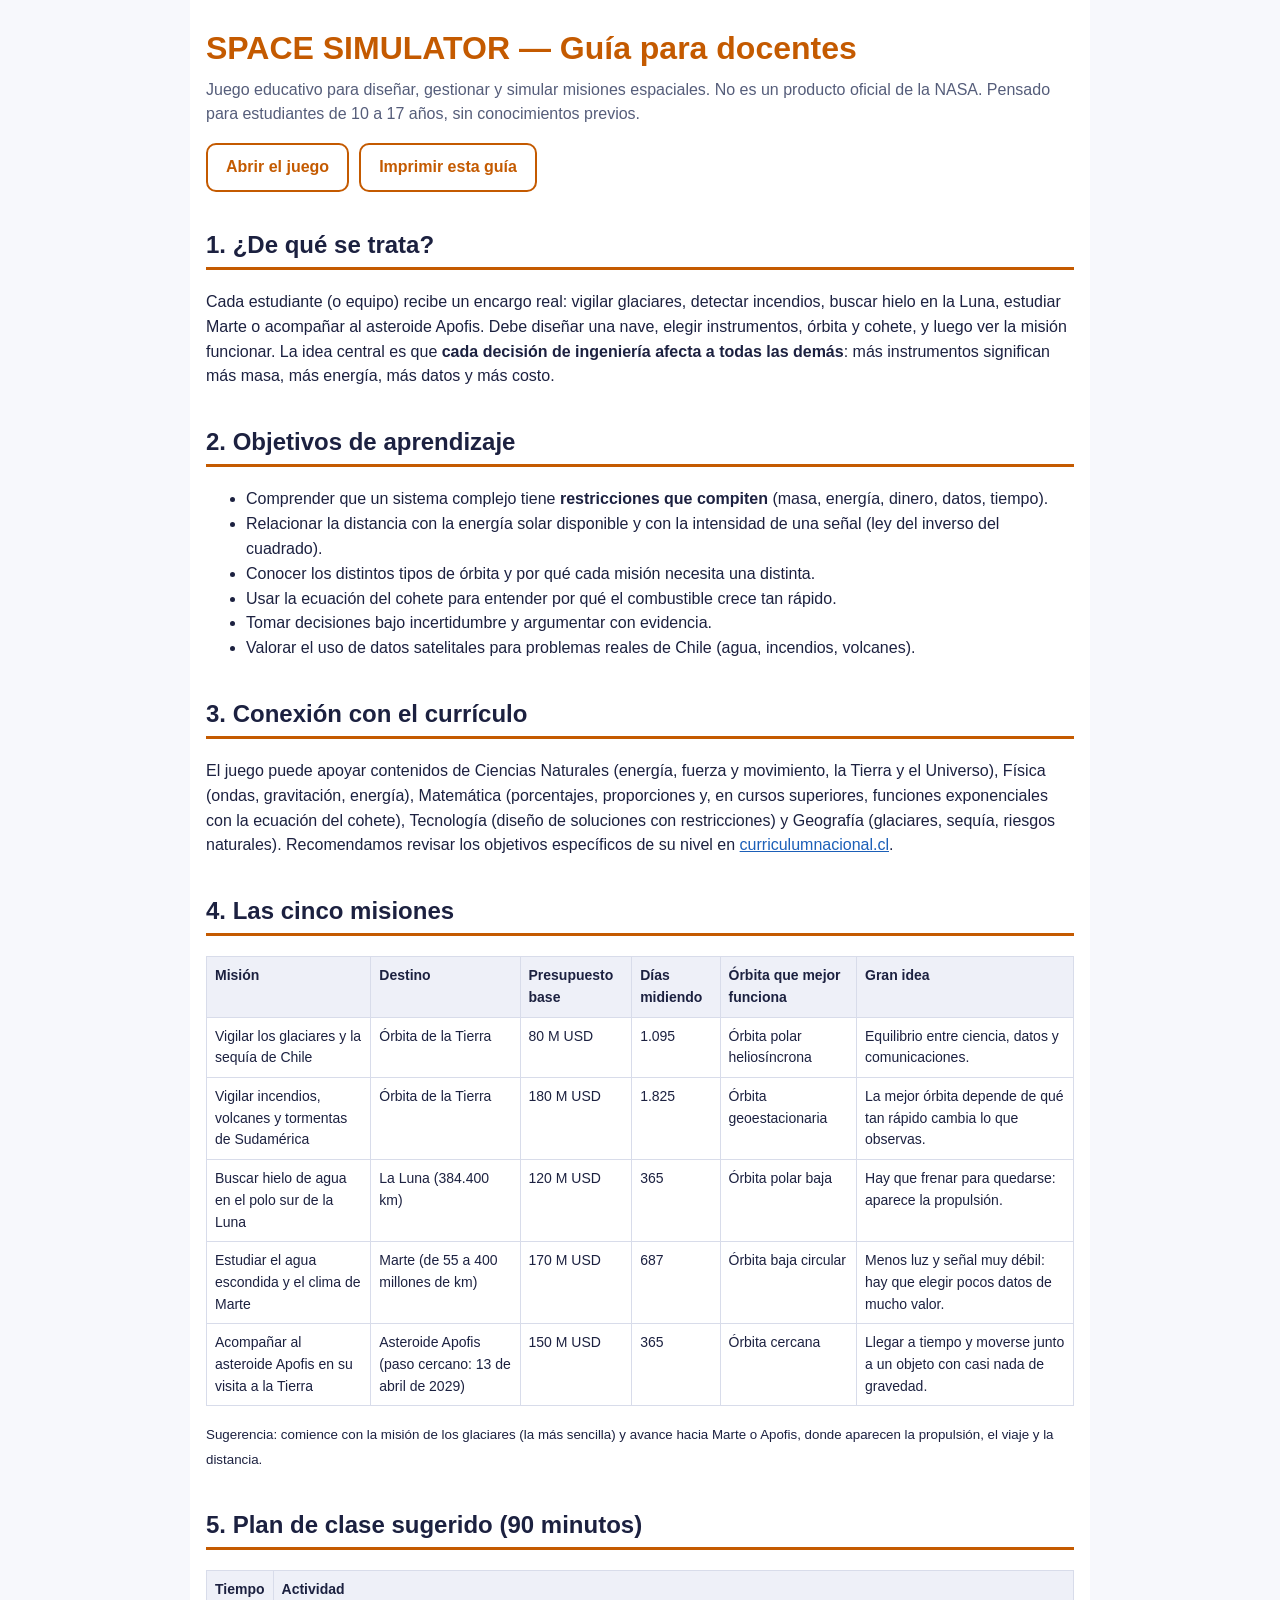
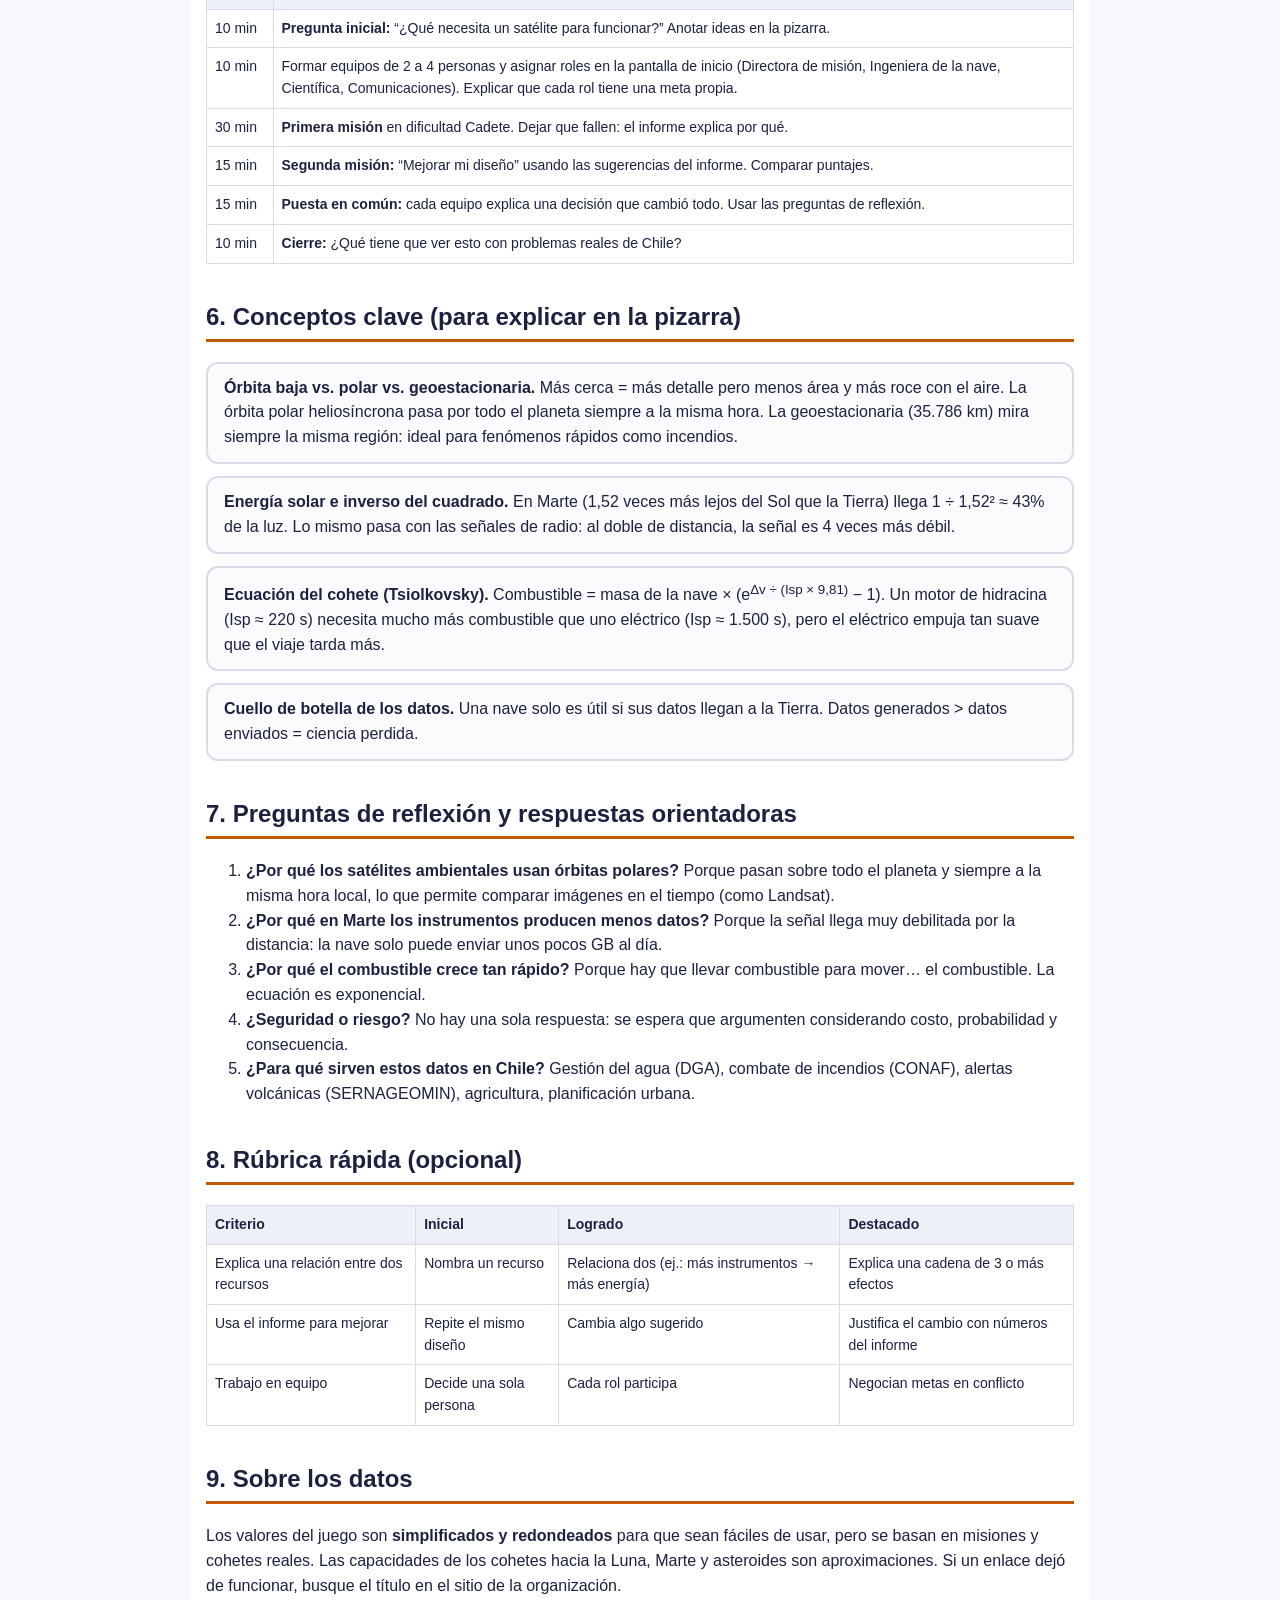
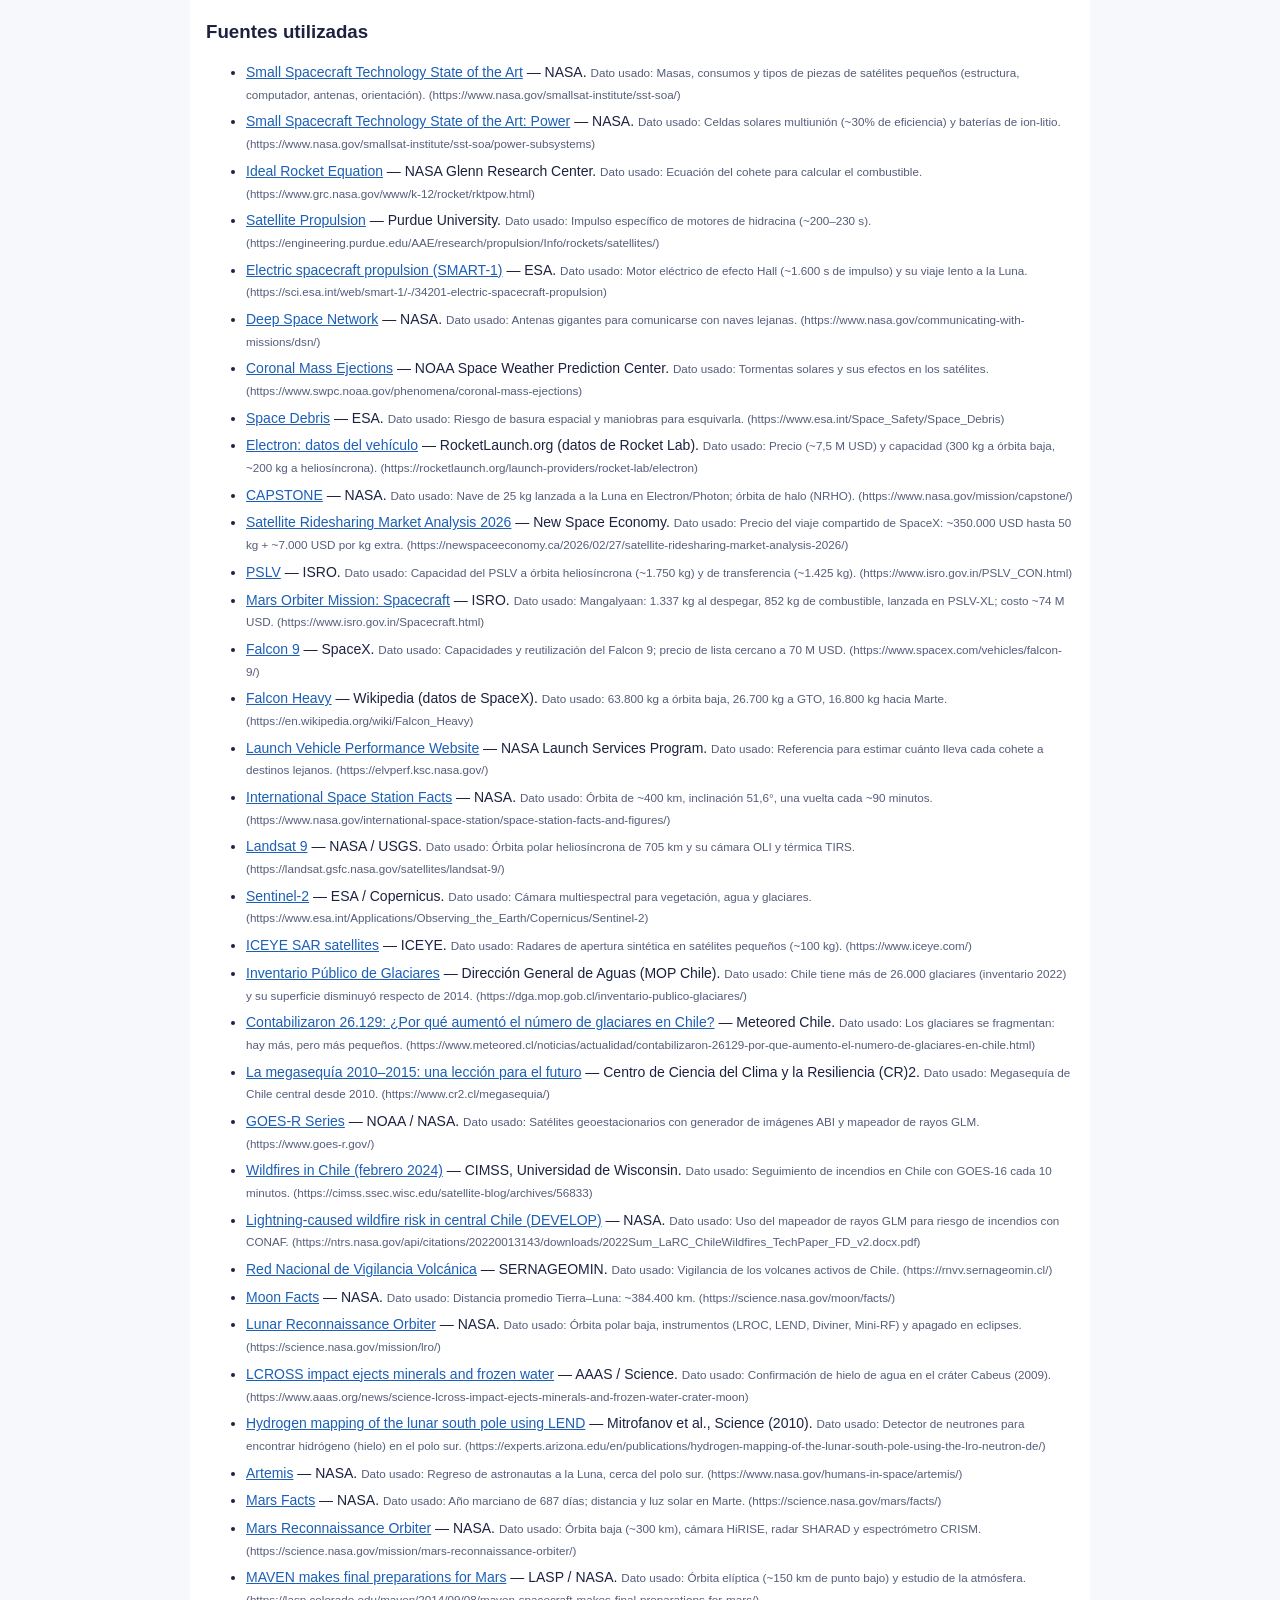
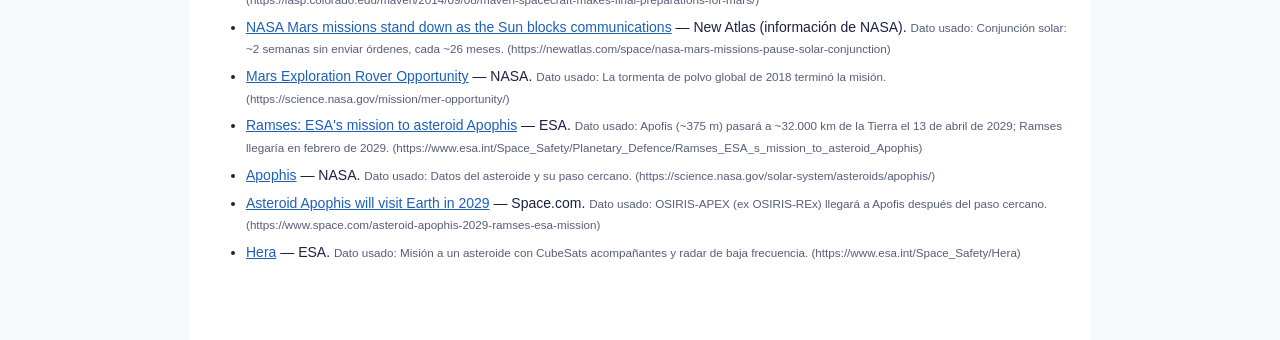
==== guia-docente.html @ c87482aa "SPACE SIMULATOR: juego educativo de misiones espaciales" ====
<!DOCTYPE html>
<html lang="es">
<head>
  <meta charset="UTF-8">
  <meta name="viewport" content="width=device-width, initial-scale=1">
  <title>Guía docente SPACE SIMULATOR</title>
  <!-- Guía imprimible para profesoras y profesores. Los escenarios y las fuentes
       se leen directamente de los archivos de datos del juego, así siempre coinciden. -->
  <style>
    :root { --tinta: #1c2140; --suave: #555d7a; --acento: #c45a00; --borde: #d8dcea; --fondo: #f7f8fc; }
    * { box-sizing: border-box; }
    body { margin: 0; font-family: "Trebuchet MS", "Segoe UI", Verdana, sans-serif; color: var(--tinta); background: var(--fondo); line-height: 1.55; font-size: 16px; }
    main { max-width: 900px; margin: 0 auto; padding: 24px 16px 60px; background: #fff; }
    h1 { color: var(--acento); margin: 0 0 4px; font-size: 32px; }
    h2 { border-bottom: 3px solid var(--acento); padding-bottom: 4px; margin-top: 34px; }
    h3 { margin-bottom: 4px; }
    .sub { color: var(--suave); margin-top: 0; }
    table { width: 100%; border-collapse: collapse; margin: 12px 0; font-size: 14px; }
    th, td { border: 1px solid var(--borde); padding: 8px; text-align: left; vertical-align: top; }
    th { background: #eef0f8; }
    .caja { border: 2px solid var(--borde); border-radius: 12px; padding: 12px 16px; margin: 12px 0; background: #fbfbfe; }
    .acciones { display: flex; gap: 10px; flex-wrap: wrap; margin: 12px 0 0; }
    .acciones a, .acciones button { font: inherit; font-weight: bold; padding: 10px 18px; border-radius: 10px; border: 2px solid var(--acento); background: #fff; color: var(--acento); cursor: pointer; text-decoration: none; }
    .fuentes li { margin-bottom: 6px; font-size: 14px; }
    .fuentes small { color: var(--suave); }
    a { color: #1b5fb8; }
    @media print {
      body { background: #fff; font-size: 12pt; }
      main { padding: 0; }
      .acciones { display: none; }
      h2 { break-after: avoid; }
      table, .caja { break-inside: avoid; }
    }
  </style>
</head>
<body>
<main>
  <h1>SPACE SIMULATOR — Guía para docentes</h1>
  <p class="sub">Juego educativo para diseñar, gestionar y simular misiones espaciales. No es un producto oficial de la NASA. Pensado para estudiantes de 10 a 17 años, sin conocimientos previos.</p>
  <div class="acciones">
    <a href="index.html">Abrir el juego</a>
    <button onclick="window.print()">Imprimir esta guía</button>
  </div>

  <h2>1. ¿De qué se trata?</h2>
  <p>Cada estudiante (o equipo) recibe un encargo real: vigilar glaciares, detectar incendios, buscar hielo en la Luna, estudiar Marte o acompañar al asteroide Apofis. Debe diseñar una nave, elegir instrumentos, órbita y cohete, y luego ver la misión funcionar. La idea central es que <b>cada decisión de ingeniería afecta a todas las demás</b>: más instrumentos significan más masa, más energía, más datos y más costo.</p>

  <h2>2. Objetivos de aprendizaje</h2>
  <ul>
    <li>Comprender que un sistema complejo tiene <b>restricciones que compiten</b> (masa, energía, dinero, datos, tiempo).</li>
    <li>Relacionar la distancia con la energía solar disponible y con la intensidad de una señal (ley del inverso del cuadrado).</li>
    <li>Conocer los distintos tipos de órbita y por qué cada misión necesita una distinta.</li>
    <li>Usar la ecuación del cohete para entender por qué el combustible crece tan rápido.</li>
    <li>Tomar decisiones bajo incertidumbre y argumentar con evidencia.</li>
    <li>Valorar el uso de datos satelitales para problemas reales de Chile (agua, incendios, volcanes).</li>
  </ul>

  <h2>3. Conexión con el currículo</h2>
  <p>El juego puede apoyar contenidos de Ciencias Naturales (energía, fuerza y movimiento, la Tierra y el Universo), Física (ondas, gravitación, energía), Matemática (porcentajes, proporciones y, en cursos superiores, funciones exponenciales con la ecuación del cohete), Tecnología (diseño de soluciones con restricciones) y Geografía (glaciares, sequía, riesgos naturales). Recomendamos revisar los objetivos específicos de su nivel en <a href="https://www.curriculumnacional.cl/" target="_blank" rel="noopener">curriculumnacional.cl</a>.</p>

  <h2>4. Las cinco misiones</h2>
  <table id="tabla-escenarios">
    <thead><tr><th>Misión</th><th>Destino</th><th>Presupuesto base</th><th>Días midiendo</th><th>Órbita que mejor funciona</th><th>Gran idea</th></tr></thead>
    <tbody></tbody>
  </table>
  <p><small>Sugerencia: comience con la misión de los glaciares (la más sencilla) y avance hacia Marte o Apofis, donde aparecen la propulsión, el viaje y la distancia.</small></p>

  <h2>5. Plan de clase sugerido (90 minutos)</h2>
  <table>
    <tr><th>Tiempo</th><th>Actividad</th></tr>
    <tr><td>10 min</td><td><b>Pregunta inicial:</b> “¿Qué necesita un satélite para funcionar?” Anotar ideas en la pizarra.</td></tr>
    <tr><td>10 min</td><td>Formar equipos de 2 a 4 personas y asignar roles en la pantalla de inicio (Directora de misión, Ingeniera de la nave, Científica, Comunicaciones). Explicar que cada rol tiene una meta propia.</td></tr>
    <tr><td>30 min</td><td><b>Primera misión</b> en dificultad Cadete. Dejar que fallen: el informe explica por qué.</td></tr>
    <tr><td>15 min</td><td><b>Segunda misión:</b> “Mejorar mi diseño” usando las sugerencias del informe. Comparar puntajes.</td></tr>
    <tr><td>15 min</td><td><b>Puesta en común:</b> cada equipo explica una decisión que cambió todo. Usar las preguntas de reflexión.</td></tr>
    <tr><td>10 min</td><td><b>Cierre:</b> ¿Qué tiene que ver esto con problemas reales de Chile?</td></tr>
  </table>

  <h2>6. Conceptos clave (para explicar en la pizarra)</h2>
  <div class="caja"><b>Órbita baja vs. polar vs. geoestacionaria.</b> Más cerca = más detalle pero menos área y más roce con el aire. La órbita polar heliosíncrona pasa por todo el planeta siempre a la misma hora. La geoestacionaria (35.786 km) mira siempre la misma región: ideal para fenómenos rápidos como incendios.</div>
  <div class="caja"><b>Energía solar e inverso del cuadrado.</b> En Marte (1,52 veces más lejos del Sol que la Tierra) llega 1 ÷ 1,52² ≈ 43% de la luz. Lo mismo pasa con las señales de radio: al doble de distancia, la señal es 4 veces más débil.</div>
  <div class="caja"><b>Ecuación del cohete (Tsiolkovsky).</b> Combustible = masa de la nave × (e<sup>Δv ÷ (Isp × 9,81)</sup> − 1). Un motor de hidracina (Isp ≈ 220 s) necesita mucho más combustible que uno eléctrico (Isp ≈ 1.500 s), pero el eléctrico empuja tan suave que el viaje tarda más.</div>
  <div class="caja"><b>Cuello de botella de los datos.</b> Una nave solo es útil si sus datos llegan a la Tierra. Datos generados &gt; datos enviados = ciencia perdida.</div>

  <h2>7. Preguntas de reflexión y respuestas orientadoras</h2>
  <ol>
    <li><b>¿Por qué los satélites ambientales usan órbitas polares?</b> Porque pasan sobre todo el planeta y siempre a la misma hora local, lo que permite comparar imágenes en el tiempo (como Landsat).</li>
    <li><b>¿Por qué en Marte los instrumentos producen menos datos?</b> Porque la señal llega muy debilitada por la distancia: la nave solo puede enviar unos pocos GB al día.</li>
    <li><b>¿Por qué el combustible crece tan rápido?</b> Porque hay que llevar combustible para mover… el combustible. La ecuación es exponencial.</li>
    <li><b>¿Seguridad o riesgo?</b> No hay una sola respuesta: se espera que argumenten considerando costo, probabilidad y consecuencia.</li>
    <li><b>¿Para qué sirven estos datos en Chile?</b> Gestión del agua (DGA), combate de incendios (CONAF), alertas volcánicas (SERNAGEOMIN), agricultura, planificación urbana.</li>
  </ol>

  <h2>8. Rúbrica rápida (opcional)</h2>
  <table>
    <tr><th>Criterio</th><th>Inicial</th><th>Logrado</th><th>Destacado</th></tr>
    <tr><td>Explica una relación entre dos recursos</td><td>Nombra un recurso</td><td>Relaciona dos (ej.: más instrumentos → más energía)</td><td>Explica una cadena de 3 o más efectos</td></tr>
    <tr><td>Usa el informe para mejorar</td><td>Repite el mismo diseño</td><td>Cambia algo sugerido</td><td>Justifica el cambio con números del informe</td></tr>
    <tr><td>Trabajo en equipo</td><td>Decide una sola persona</td><td>Cada rol participa</td><td>Negocian metas en conflicto</td></tr>
  </table>

  <h2>9. Sobre los datos</h2>
  <p>Los valores del juego son <b>simplificados y redondeados</b> para que sean fáciles de usar, pero se basan en misiones y cohetes reales. Las capacidades de los cohetes hacia la Luna, Marte y asteroides son aproximaciones. Si un enlace dejó de funcionar, busque el título en el sitio de la organización.</p>
  <div id="fuentes"></div>
</main>

<!-- Los datos del juego (para que la guía siempre coincida con el juego) -->
<script src="js/datos.js"></script>
<script src="js/escenarios/chile.js"></script>
<script src="js/escenarios/incendios.js"></script>
<script src="js/escenarios/luna.js"></script>
<script src="js/escenarios/marte.js"></script>
<script src="js/escenarios/apofis.js"></script>
<script>
  // Llena la tabla de escenarios y la lista de fuentes desde los datos del juego
  (function () {
    const ideas = {
      chile: "Equilibrio entre ciencia, datos y comunicaciones.",
      incendios: "La mejor órbita depende de qué tan rápido cambia lo que observas.",
      luna: "Hay que frenar para quedarse: aparece la propulsión.",
      marte: "Menos luz y señal muy débil: hay que elegir pocos datos de mucho valor.",
      apofis: "Llegar a tiempo y moverse junto a un objeto con casi nada de gravedad."
    };
    const cuerpo = document.querySelector("#tabla-escenarios tbody");
    DATOS.escenarios.forEach(function (e) {
      const mejor = e.orbitas.find(function (o) { return o.id === e.orbitaRecomendada; });
      const tr = document.createElement("tr");
      [e.nombre, e.destino, e.presupuesto + " M USD", e.duracionDias.toLocaleString("es-CL"), mejor.nombre, ideas[e.id] || ""].forEach(function (t) {
        const td = document.createElement("td"); td.textContent = t; tr.appendChild(td);
      });
      cuerpo.appendChild(tr);
    });
    const caja = document.getElementById("fuentes");
    const h = document.createElement("h3"); h.textContent = "Fuentes utilizadas"; caja.appendChild(h);
    const ul = document.createElement("ul"); ul.className = "fuentes";
    Object.keys(DATOS.fuentes).forEach(function (id) {
      const f = DATOS.fuentes[id];
      const li = document.createElement("li");
      const a = document.createElement("a"); a.href = f.url; a.target = "_blank"; a.rel = "noopener"; a.textContent = f.titulo;
      li.appendChild(a);
      li.appendChild(document.createTextNode(" — " + f.org + ". "));
      const s = document.createElement("small"); s.textContent = "Dato usado: " + f.usado; li.appendChild(s);
      const url = document.createElement("small"); url.textContent = " (" + f.url + ")"; li.appendChild(url);
      ul.appendChild(li);
    });
    caja.appendChild(ul);
  })();
</script>
</body>
</html>
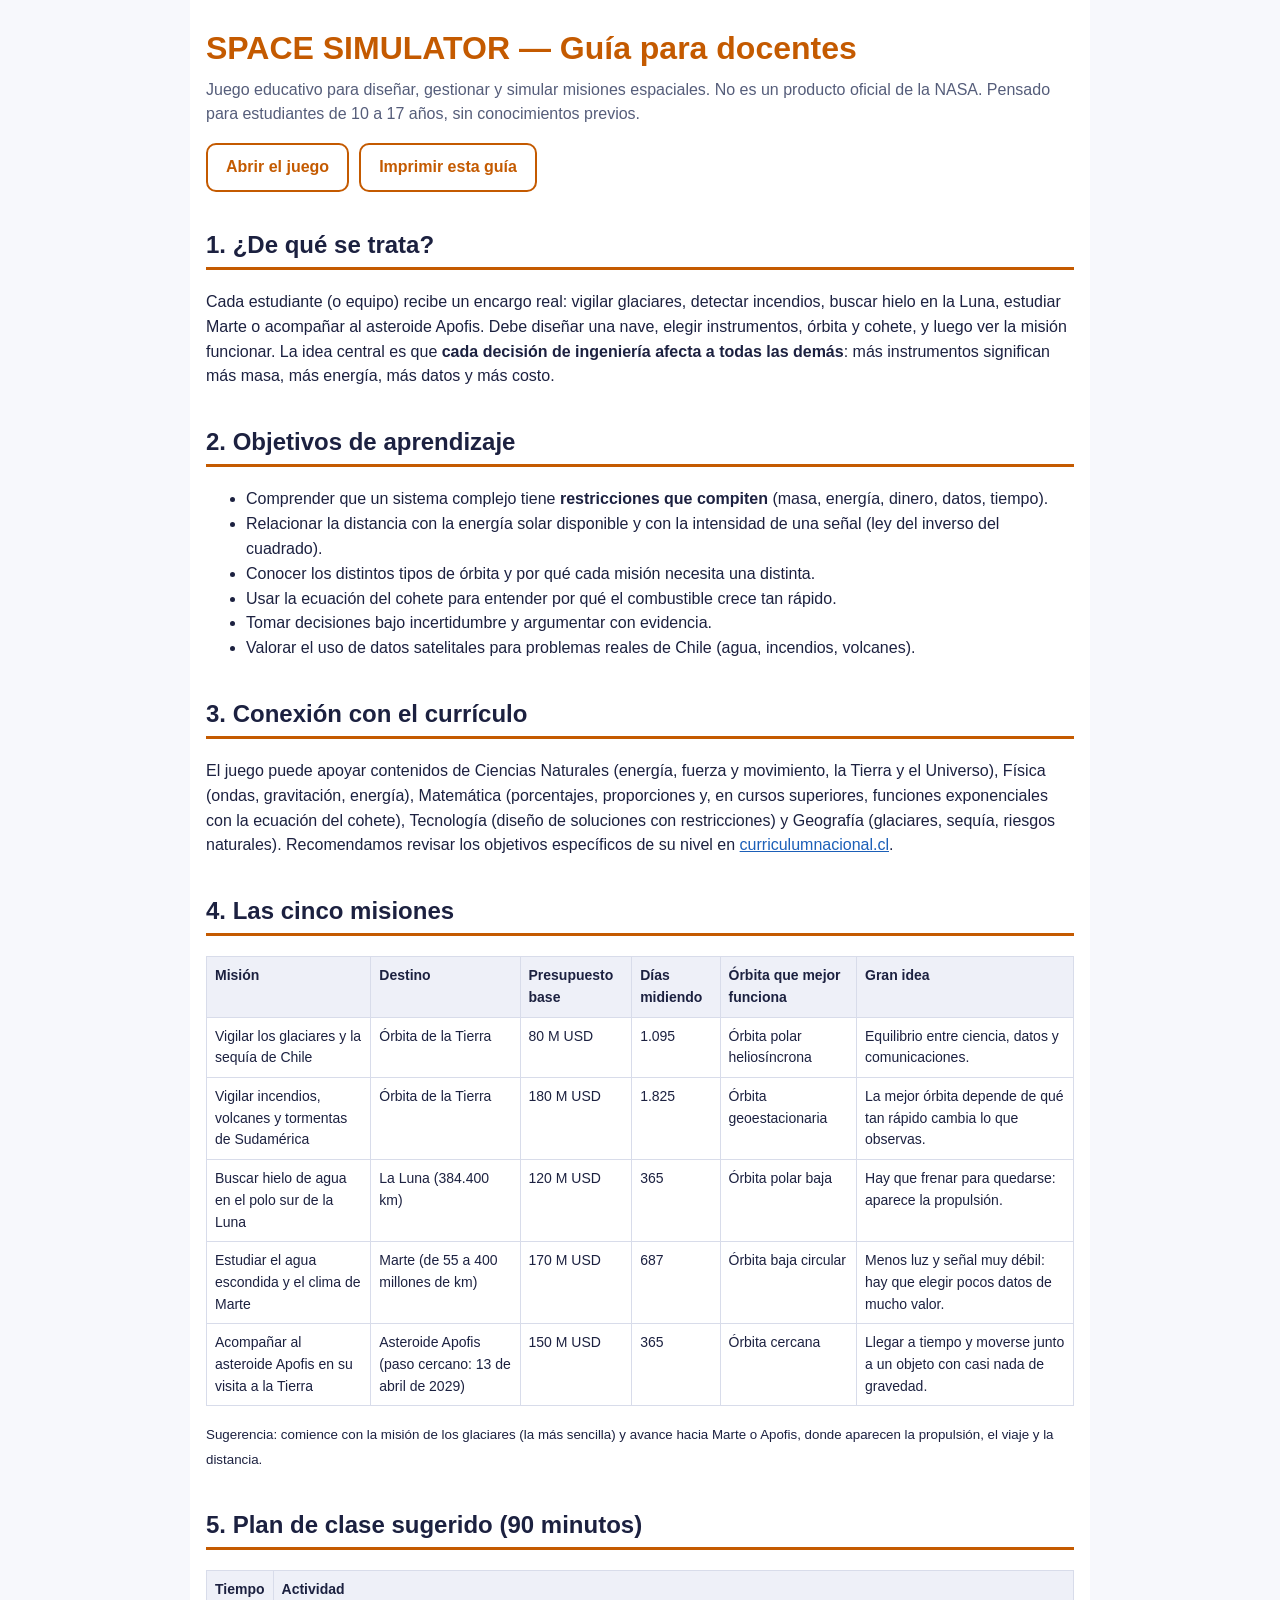
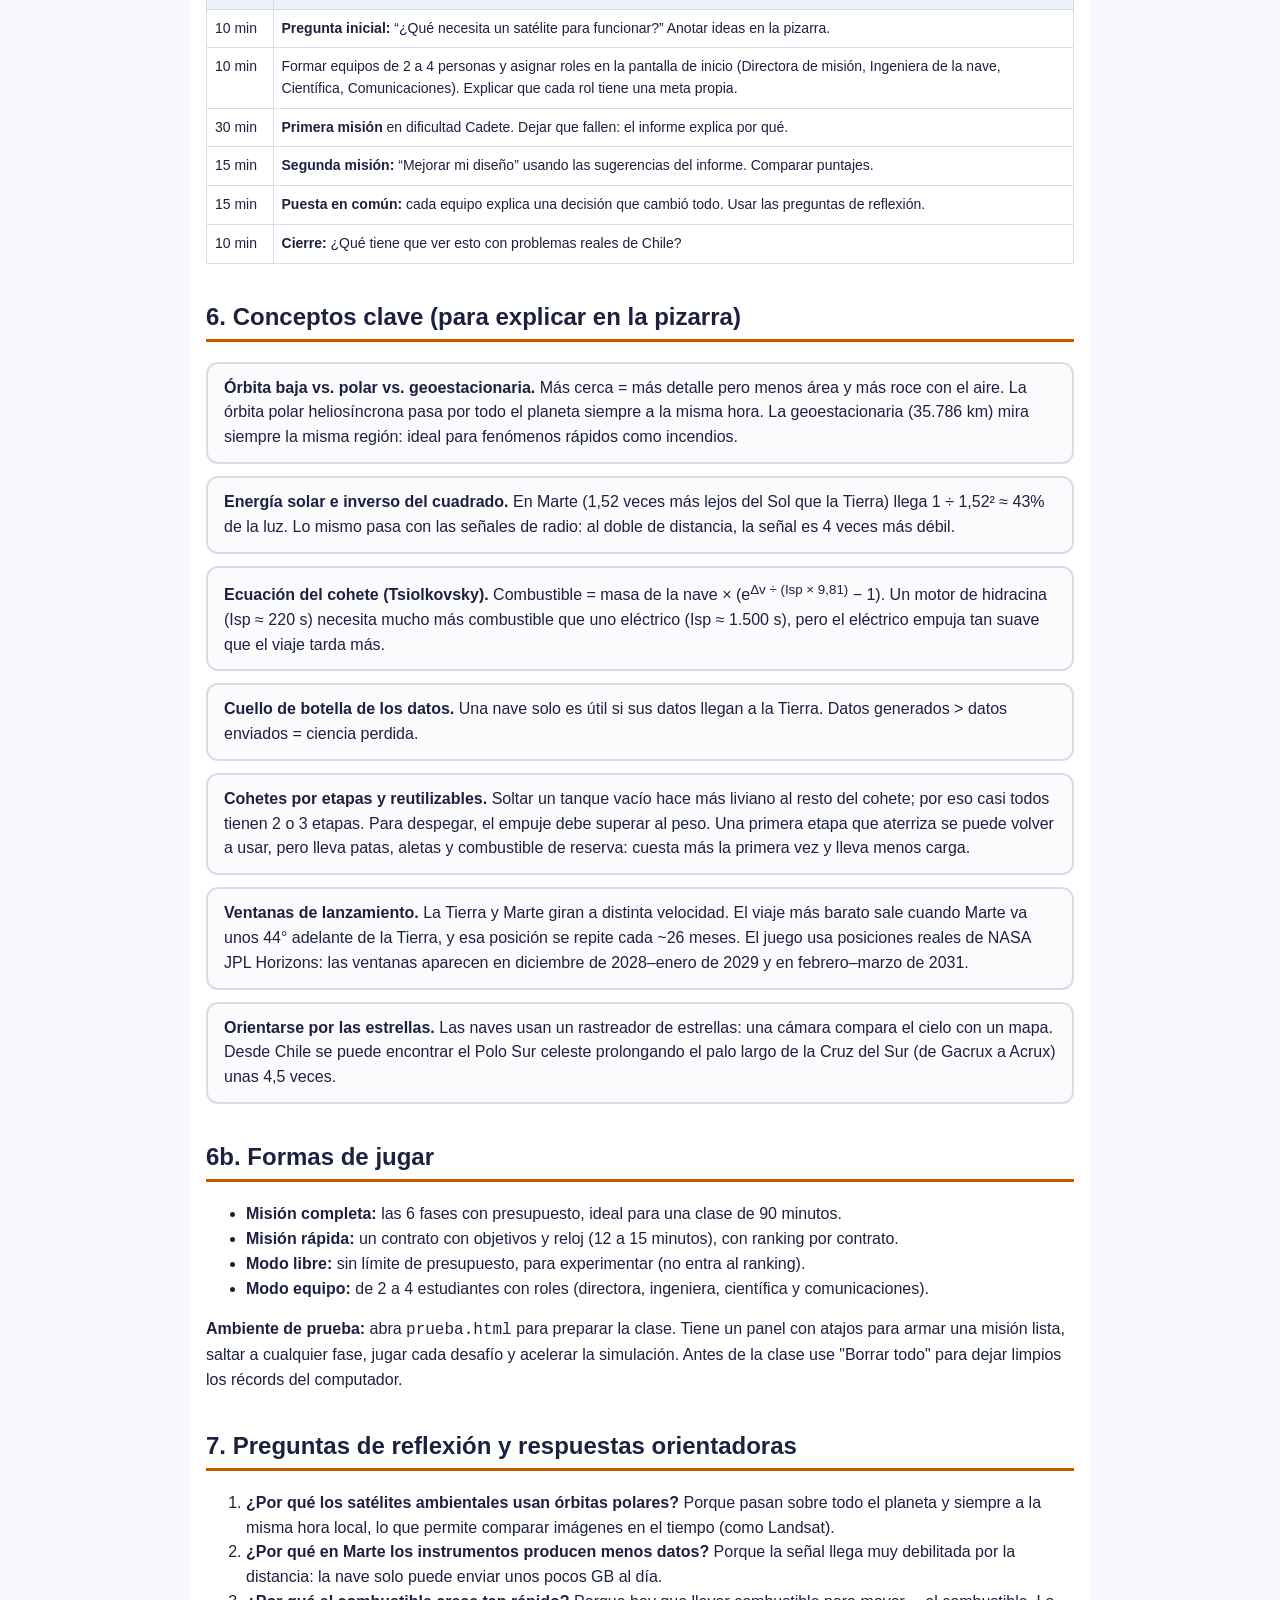
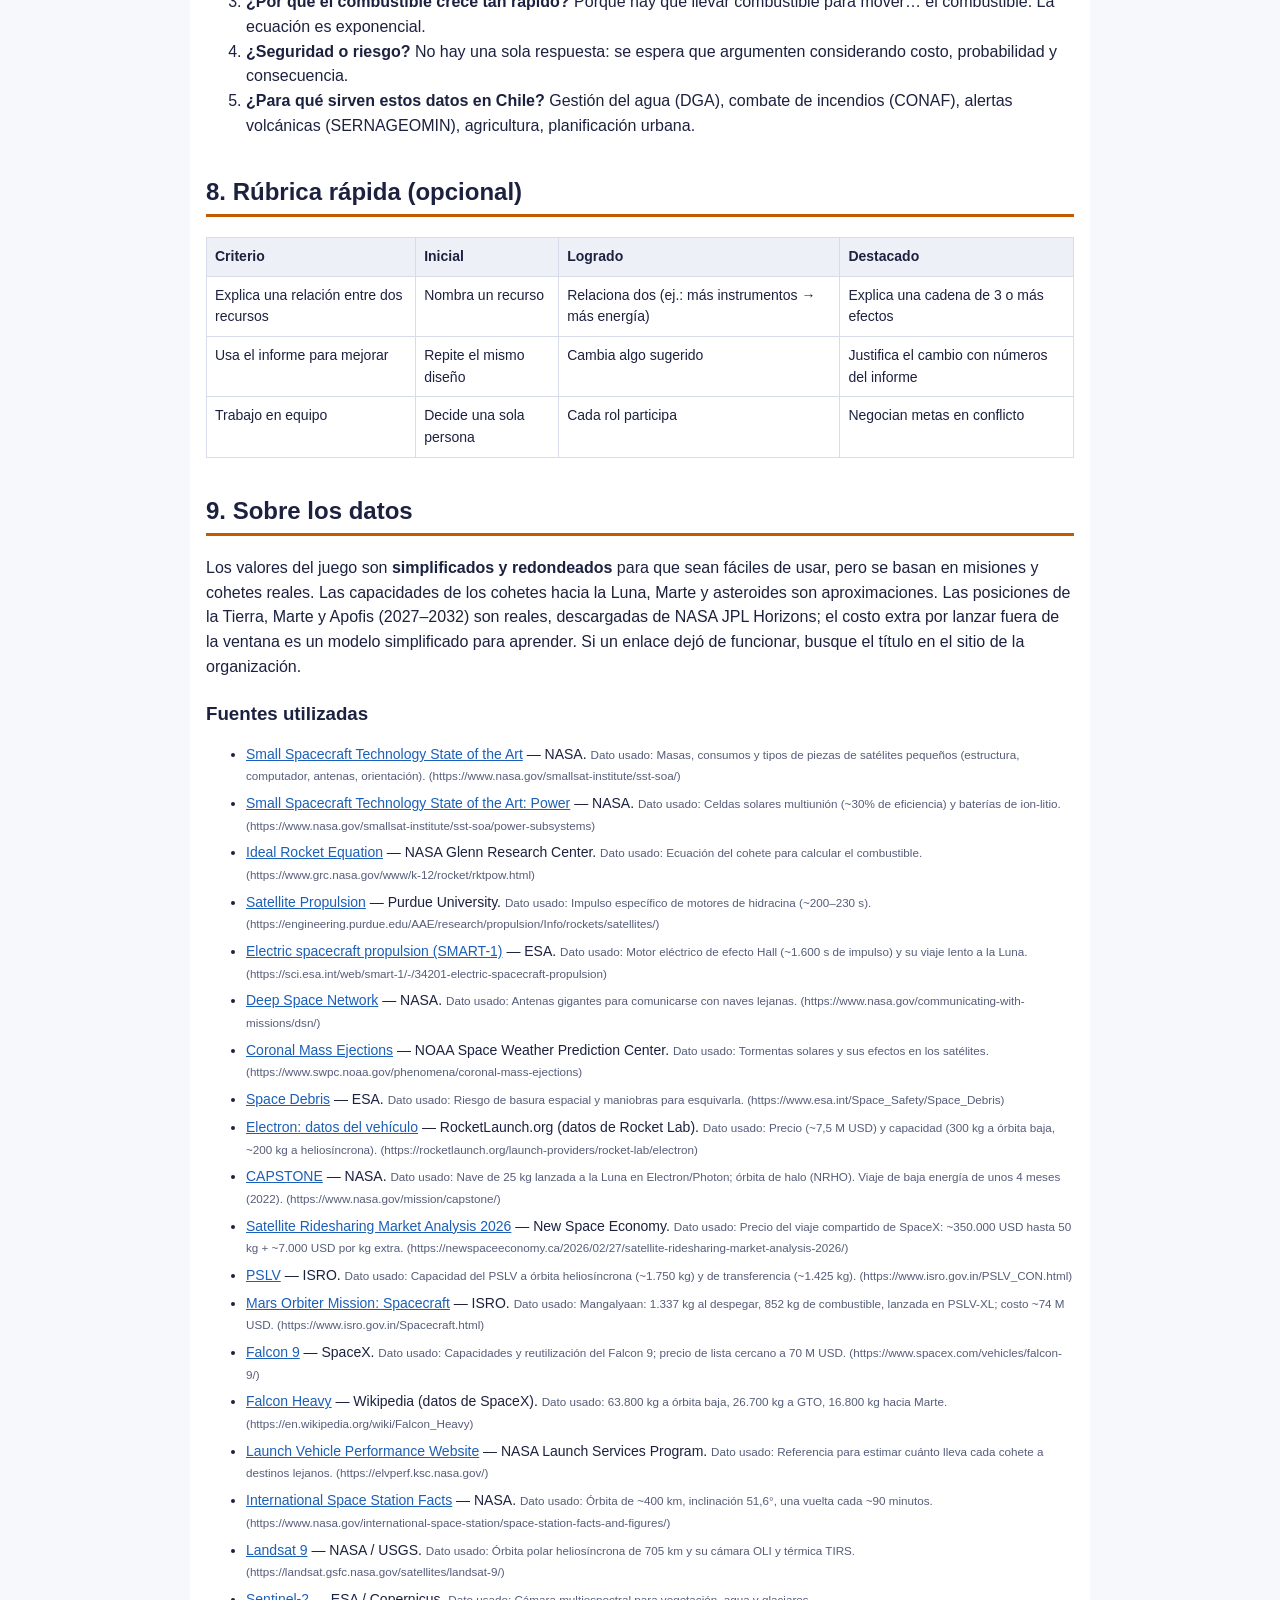
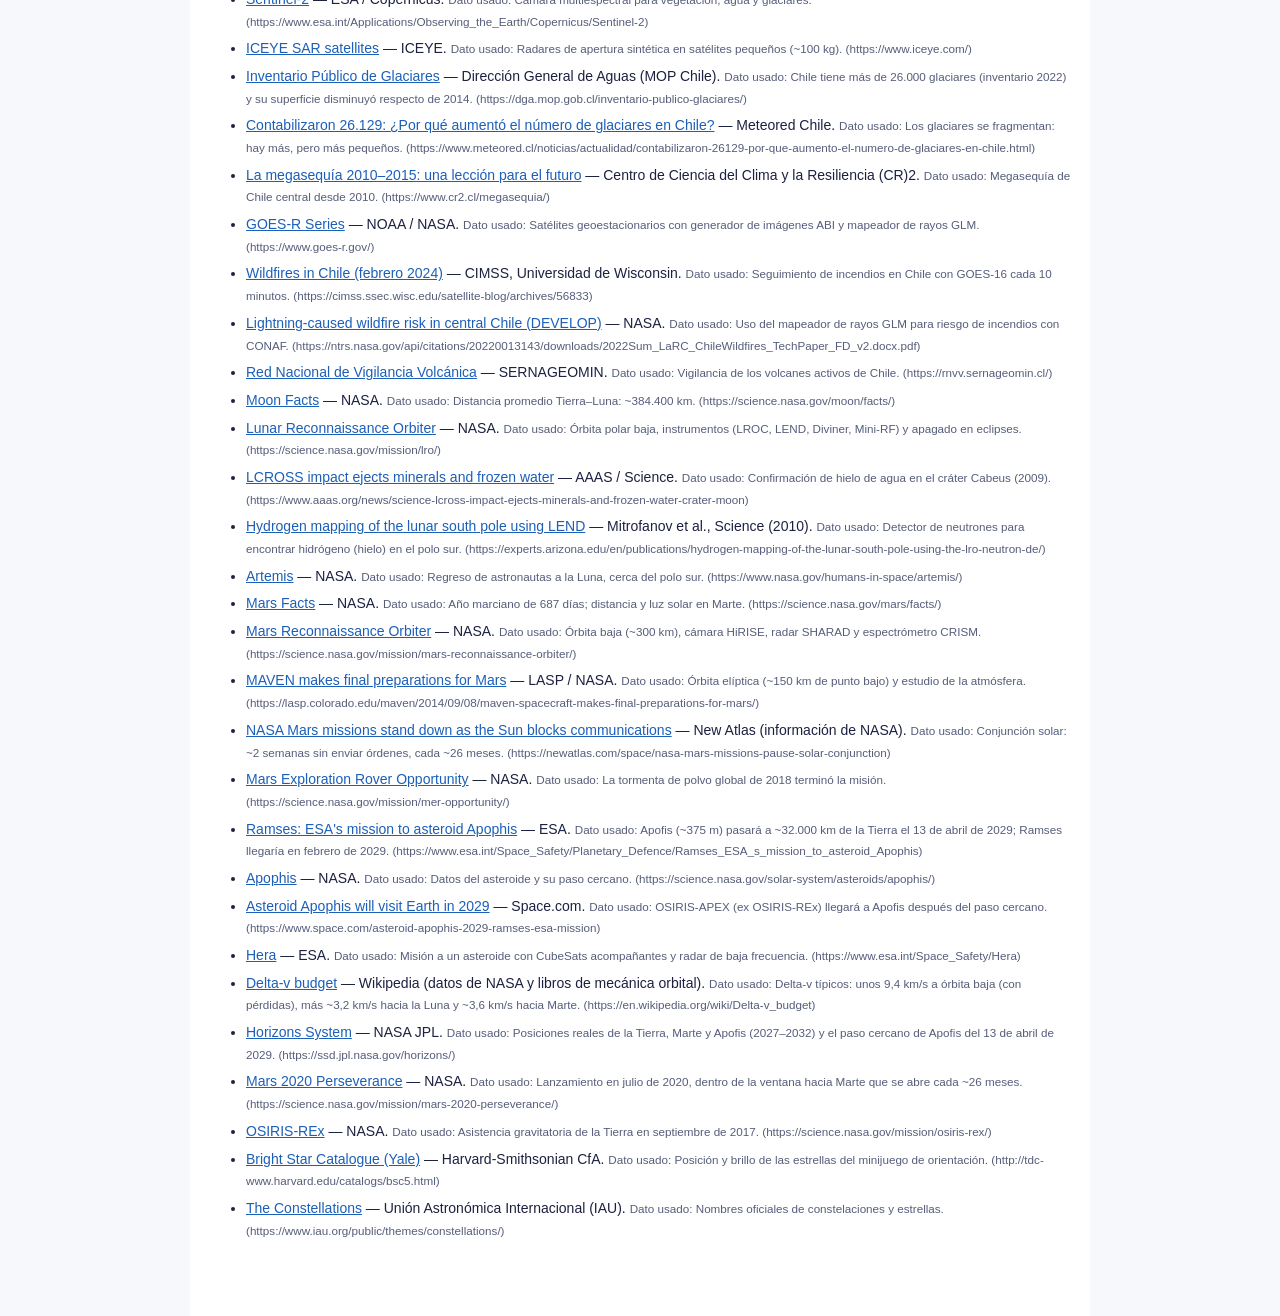
==== commit 6154f620: "Version final 1.0: oculta modos no terminados, fuentes ordenadas, README y guia docente actualizados" ====
--- a/guia-docente.html
+++ b/guia-docente.html
@@ -81,6 +81,18 @@
   <div class="caja"><b>Energía solar e inverso del cuadrado.</b> En Marte (1,52 veces más lejos del Sol que la Tierra) llega 1 ÷ 1,52² ≈ 43% de la luz. Lo mismo pasa con las señales de radio: al doble de distancia, la señal es 4 veces más débil.</div>
   <div class="caja"><b>Ecuación del cohete (Tsiolkovsky).</b> Combustible = masa de la nave × (e<sup>Δv ÷ (Isp × 9,81)</sup> − 1). Un motor de hidracina (Isp ≈ 220 s) necesita mucho más combustible que uno eléctrico (Isp ≈ 1.500 s), pero el eléctrico empuja tan suave que el viaje tarda más.</div>
   <div class="caja"><b>Cuello de botella de los datos.</b> Una nave solo es útil si sus datos llegan a la Tierra. Datos generados &gt; datos enviados = ciencia perdida.</div>
+  <div class="caja"><b>Cohetes por etapas y reutilizables.</b> Soltar un tanque vacío hace más liviano al resto del cohete; por eso casi todos tienen 2 o 3 etapas. Para despegar, el empuje debe superar al peso. Una primera etapa que aterriza se puede volver a usar, pero lleva patas, aletas y combustible de reserva: cuesta más la primera vez y lleva menos carga.</div>
+  <div class="caja"><b>Ventanas de lanzamiento.</b> La Tierra y Marte giran a distinta velocidad. El viaje más barato sale cuando Marte va unos 44° adelante de la Tierra, y esa posición se repite cada ~26 meses. El juego usa posiciones reales de NASA JPL Horizons: las ventanas aparecen en diciembre de 2028–enero de 2029 y en febrero–marzo de 2031.</div>
+  <div class="caja"><b>Orientarse por las estrellas.</b> Las naves usan un rastreador de estrellas: una cámara compara el cielo con un mapa. Desde Chile se puede encontrar el Polo Sur celeste prolongando el palo largo de la Cruz del Sur (de Gacrux a Acrux) unas 4,5 veces.</div>
+
+  <h2>6b. Formas de jugar</h2>
+  <ul>
+    <li><b>Misión completa:</b> las 6 fases con presupuesto, ideal para una clase de 90 minutos.</li>
+    <li><b>Misión rápida:</b> un contrato con objetivos y reloj (12 a 15 minutos), con ranking por contrato.</li>
+    <li><b>Modo libre:</b> sin límite de presupuesto, para experimentar (no entra al ranking).</li>
+    <li><b>Modo equipo:</b> de 2 a 4 estudiantes con roles (directora, ingeniera, científica y comunicaciones).</li>
+  </ul>
+  <p><b>Ambiente de prueba:</b> abra <code>prueba.html</code> para preparar la clase. Tiene un panel con atajos para armar una misión lista, saltar a cualquier fase, jugar cada desafío y acelerar la simulación. Antes de la clase use "Borrar todo" para dejar limpios los récords del computador.</p>
 
   <h2>7. Preguntas de reflexión y respuestas orientadoras</h2>
   <ol>
@@ -100,7 +112,7 @@
   </table>
 
   <h2>9. Sobre los datos</h2>
-  <p>Los valores del juego son <b>simplificados y redondeados</b> para que sean fáciles de usar, pero se basan en misiones y cohetes reales. Las capacidades de los cohetes hacia la Luna, Marte y asteroides son aproximaciones. Si un enlace dejó de funcionar, busque el título en el sitio de la organización.</p>
+  <p>Los valores del juego son <b>simplificados y redondeados</b> para que sean fáciles de usar, pero se basan en misiones y cohetes reales. Las capacidades de los cohetes hacia la Luna, Marte y asteroides son aproximaciones. Las posiciones de la Tierra, Marte y Apofis (2027–2032) son reales, descargadas de NASA JPL Horizons; el costo extra por lanzar fuera de la ventana es un modelo simplificado para aprender. Si un enlace dejó de funcionar, busque el título en el sitio de la organización.</p>
   <div id="fuentes"></div>
 </main>
 
@@ -111,6 +123,9 @@
 <script src="js/escenarios/luna.js"></script>
 <script src="js/escenarios/marte.js"></script>
 <script src="js/escenarios/apofis.js"></script>
+<script src="js/datos/motores.js"></script>
+<script src="js/datos/trayectorias.js"></script>
+<script src="js/datos/estrellas.js"></script>
 <script>
   // Llena la tabla de escenarios y la lista de fuentes desde los datos del juego
   (function () {
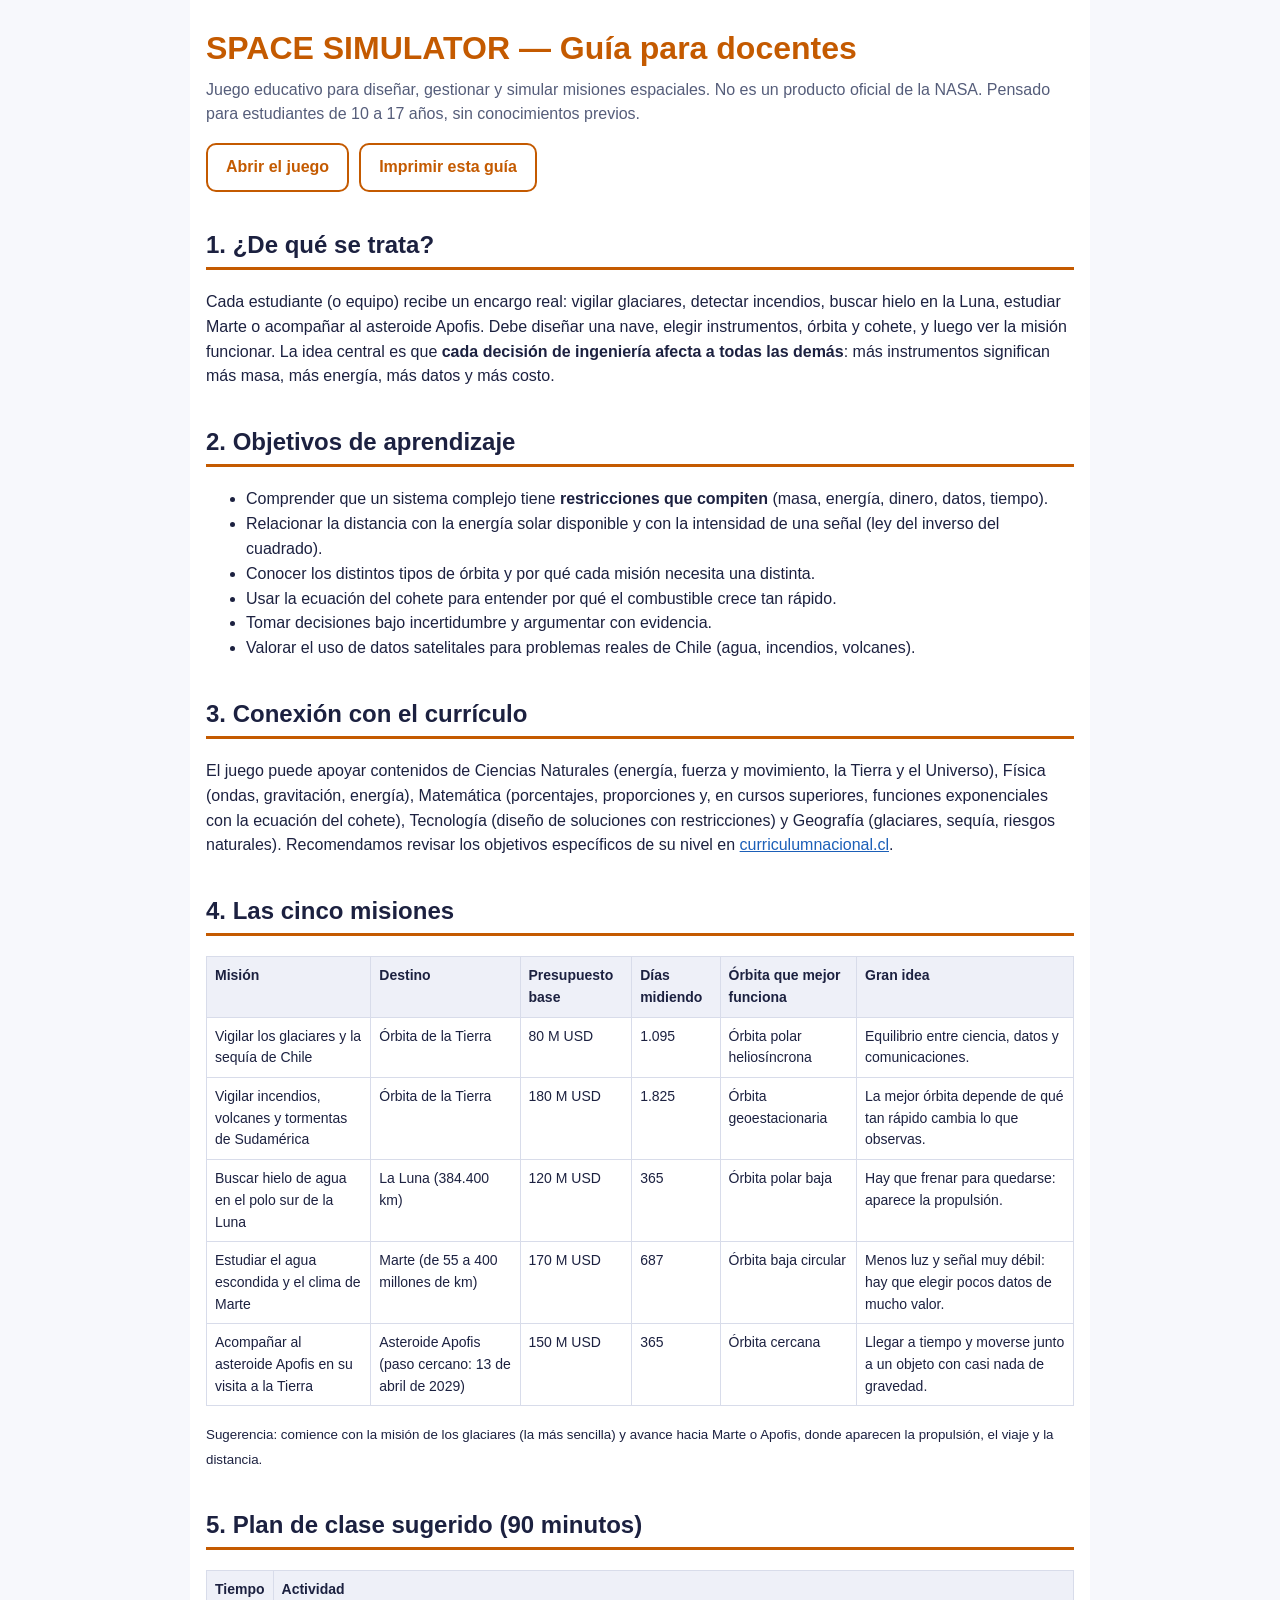
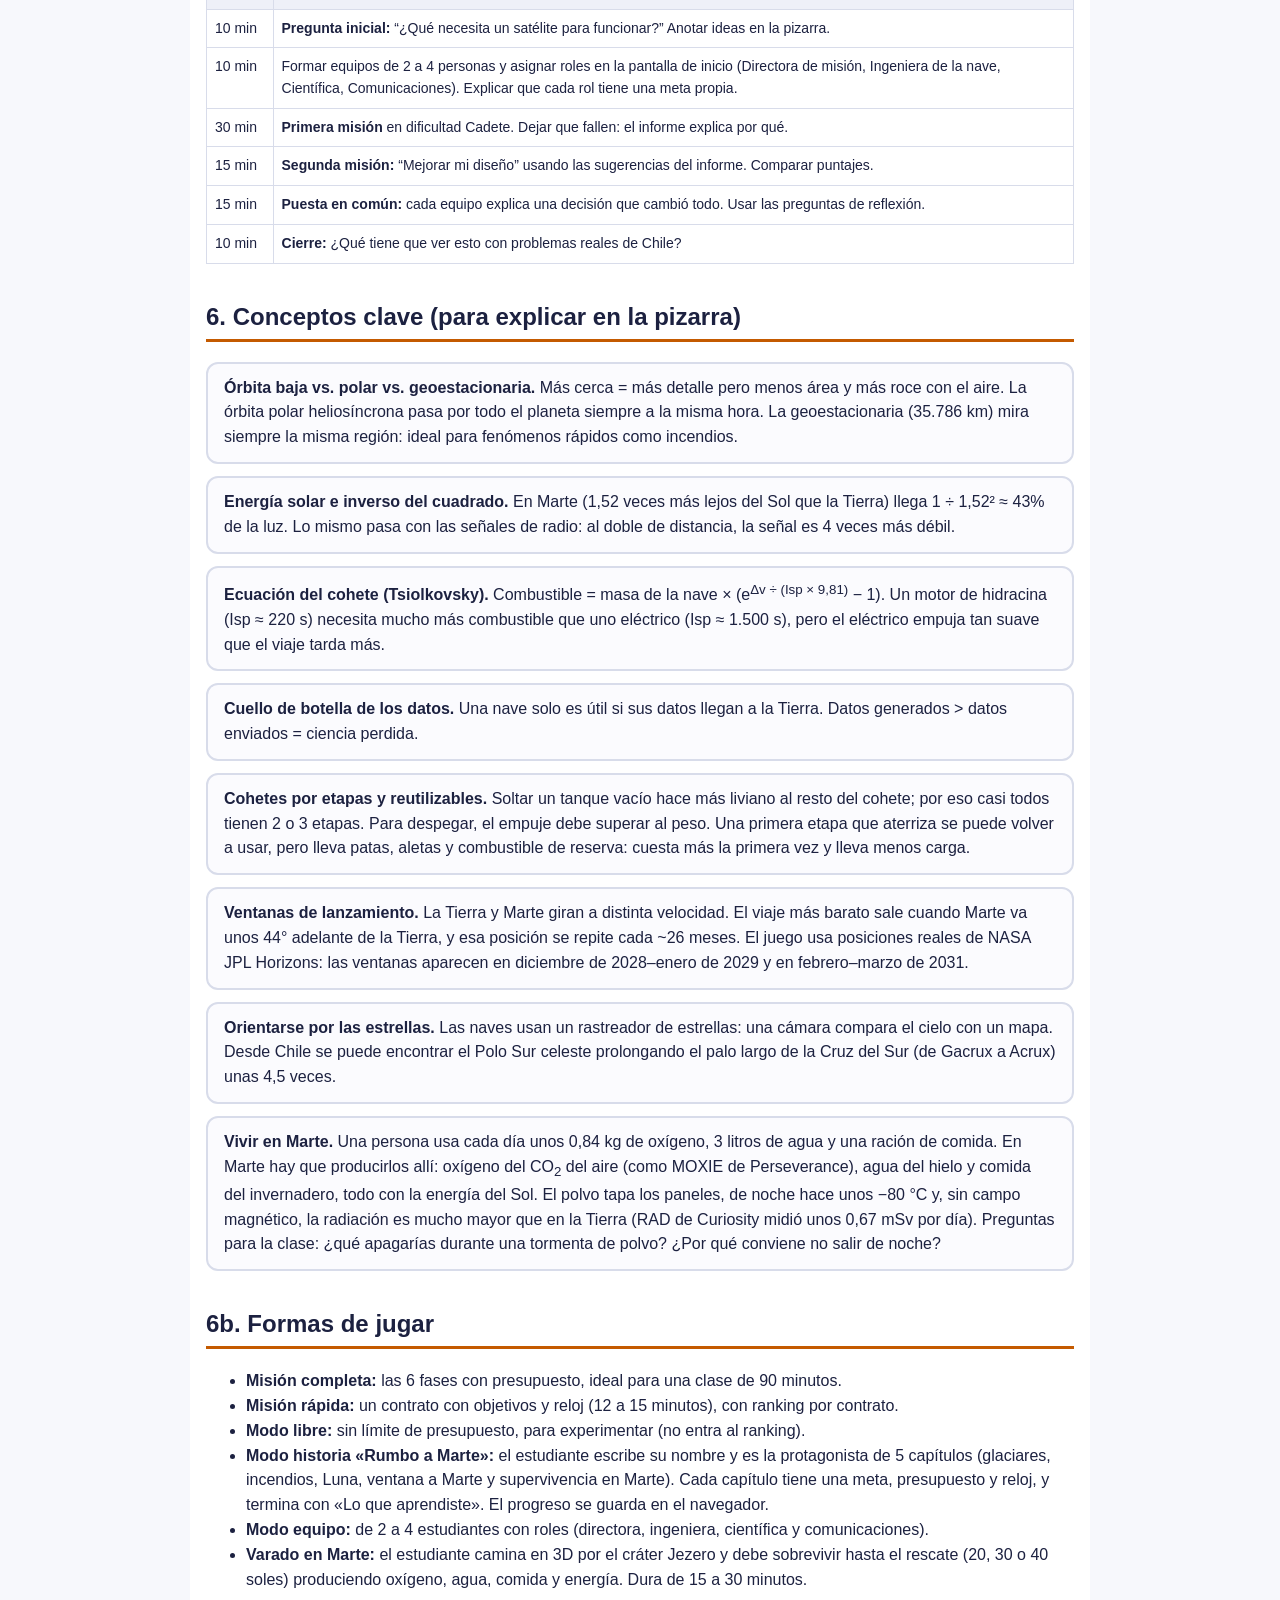
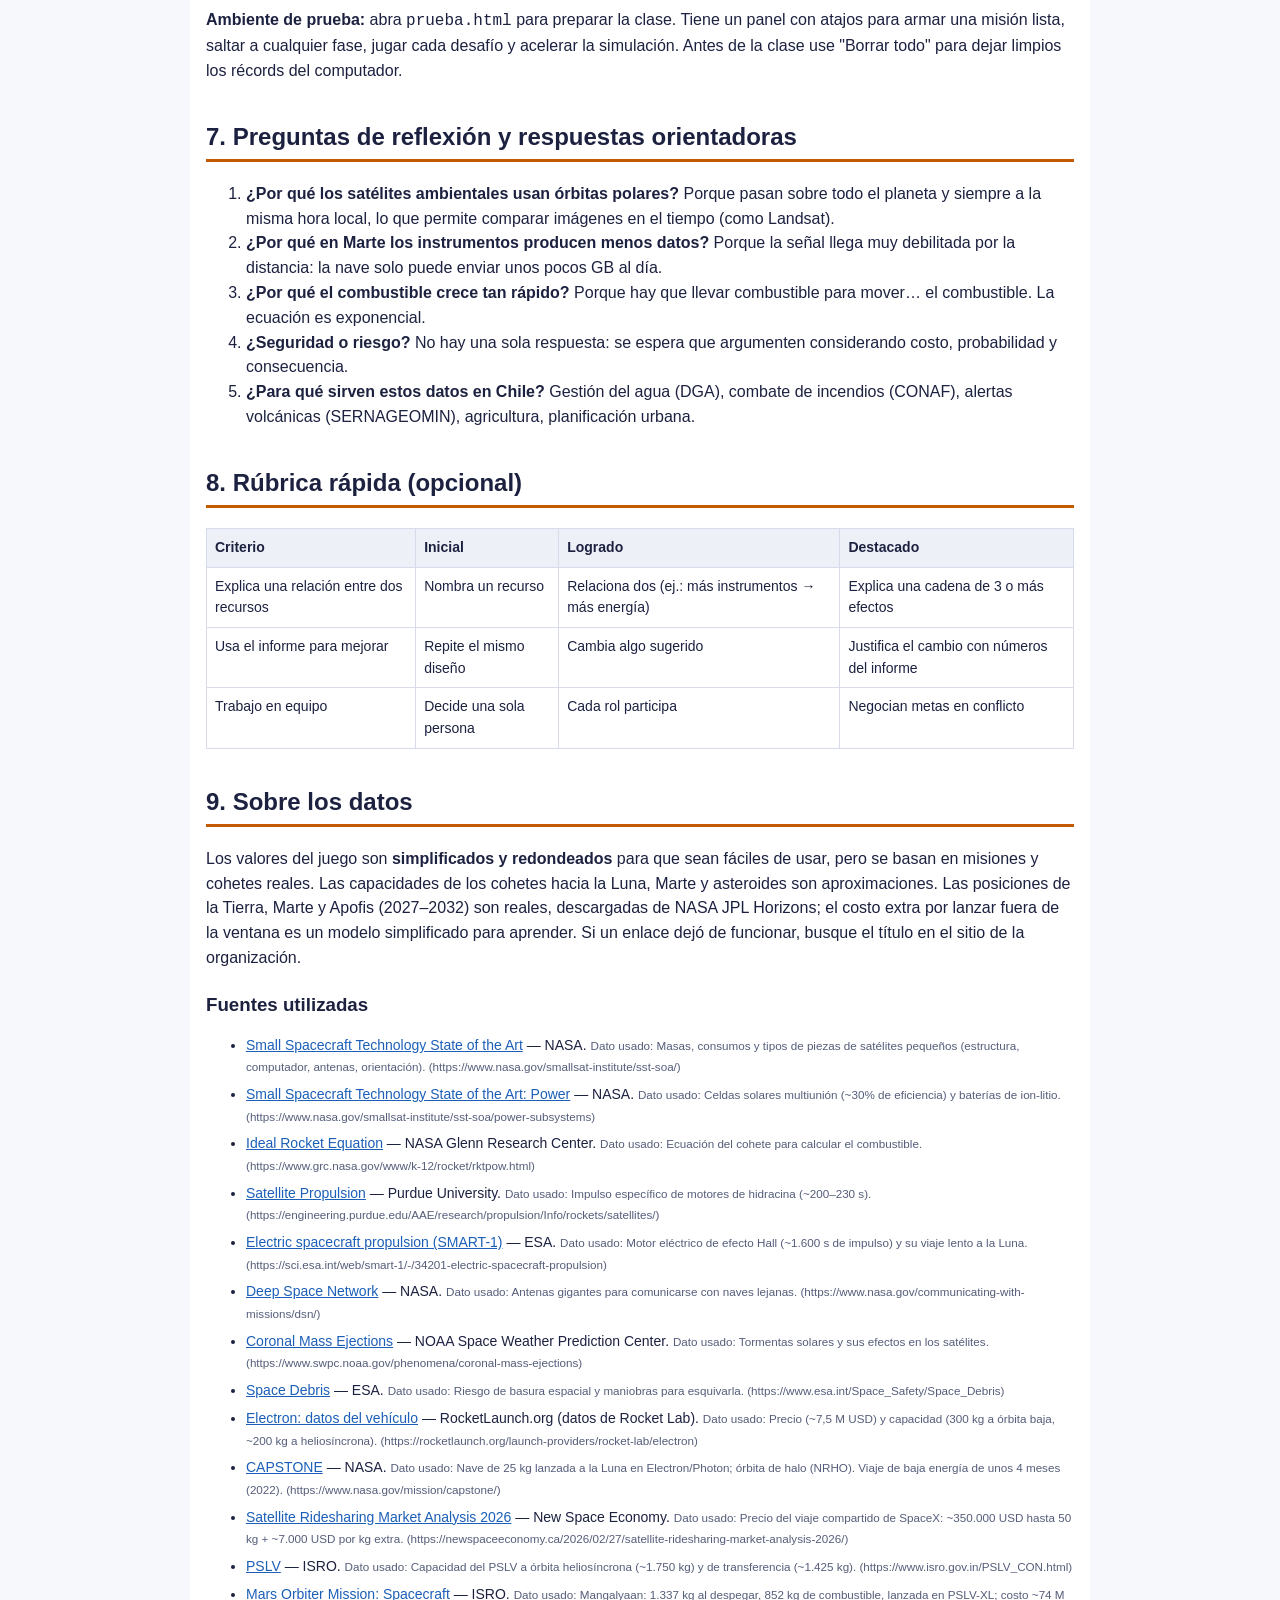
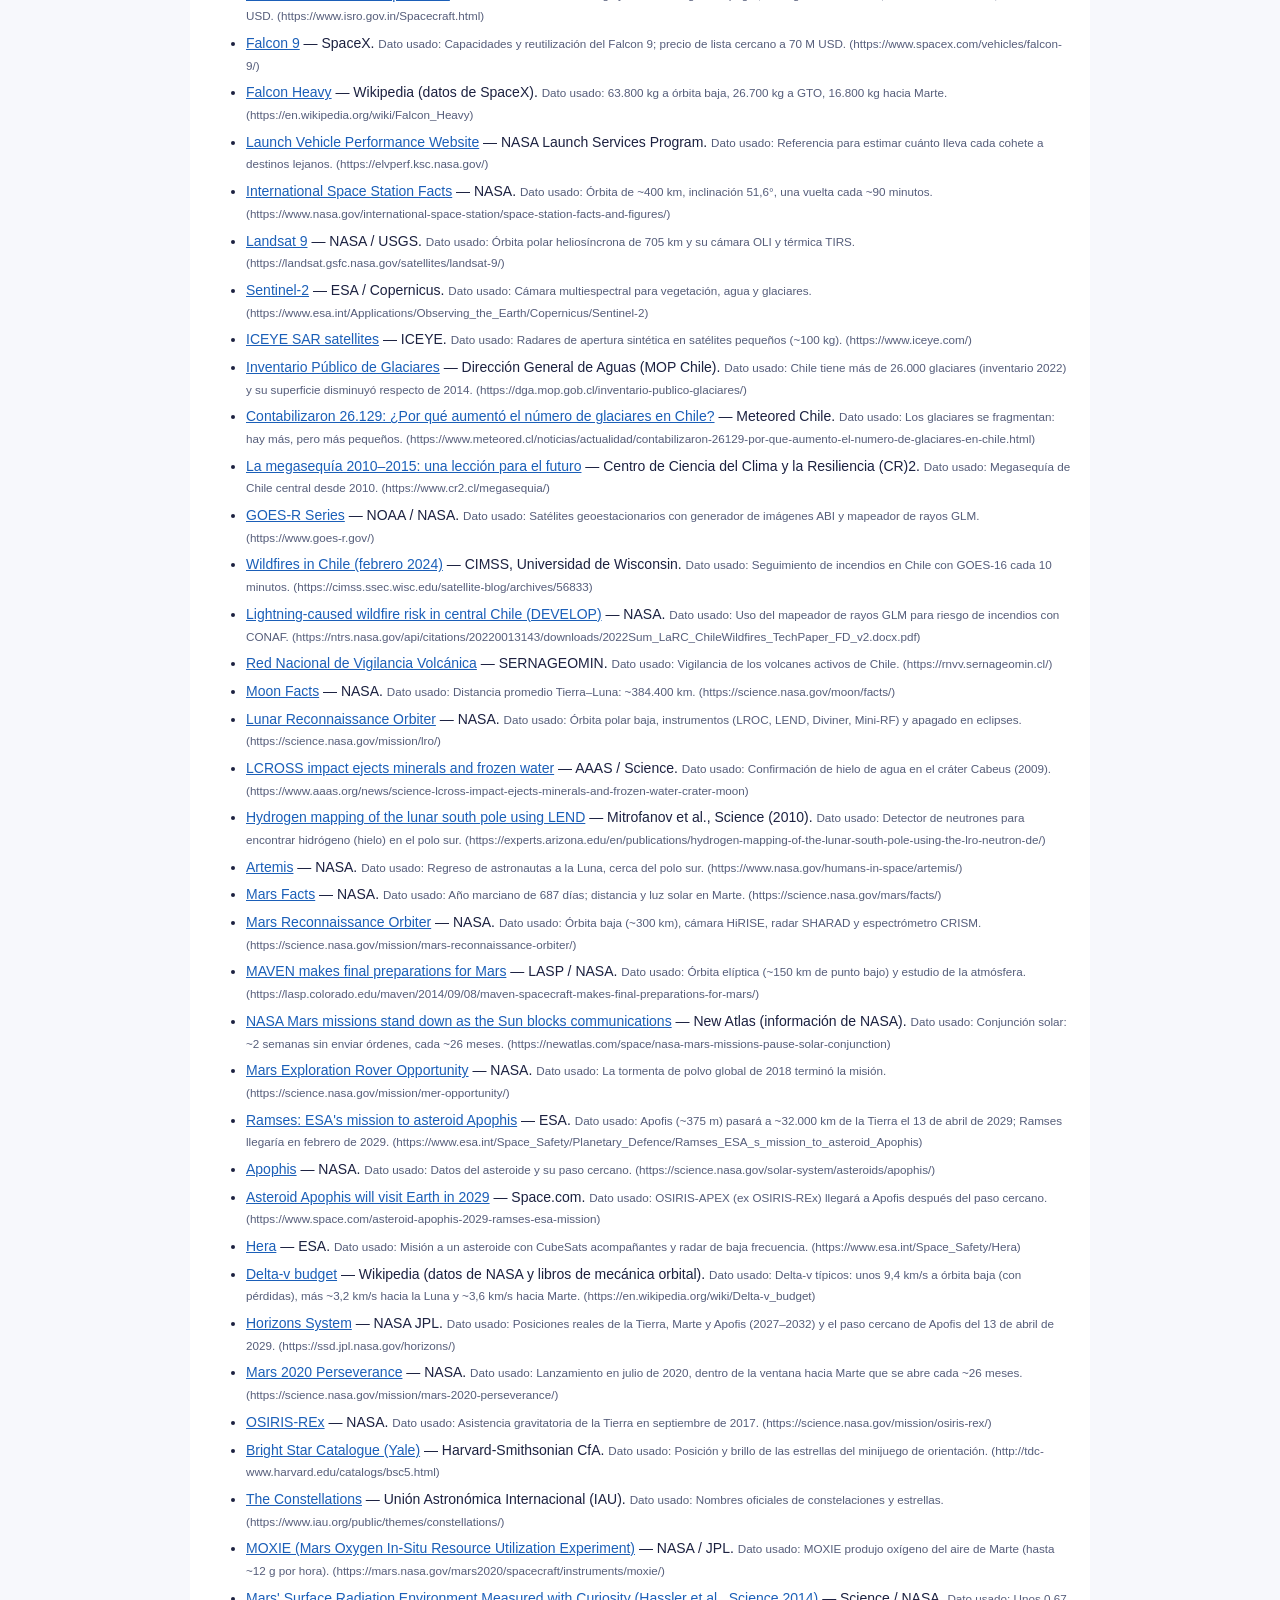
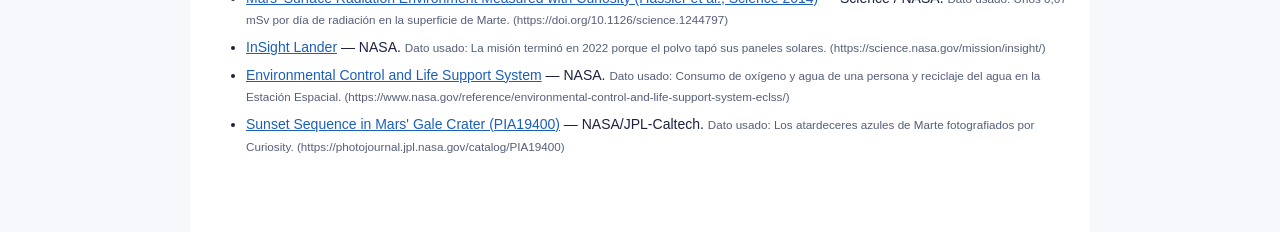
==== commit 727bc7c7: "Modo historia "Rumbo a Marte" y modo supervivencia "Varado en Marte" - Varado en Marte: crater Jezer" ====
--- a/guia-docente.html
+++ b/guia-docente.html
@@ -85,12 +85,16 @@
   <div class="caja"><b>Ventanas de lanzamiento.</b> La Tierra y Marte giran a distinta velocidad. El viaje más barato sale cuando Marte va unos 44° adelante de la Tierra, y esa posición se repite cada ~26 meses. El juego usa posiciones reales de NASA JPL Horizons: las ventanas aparecen en diciembre de 2028–enero de 2029 y en febrero–marzo de 2031.</div>
   <div class="caja"><b>Orientarse por las estrellas.</b> Las naves usan un rastreador de estrellas: una cámara compara el cielo con un mapa. Desde Chile se puede encontrar el Polo Sur celeste prolongando el palo largo de la Cruz del Sur (de Gacrux a Acrux) unas 4,5 veces.</div>
 
+  <div class="caja"><b>Vivir en Marte.</b> Una persona usa cada día unos 0,84 kg de oxígeno, 3 litros de agua y una ración de comida. En Marte hay que producirlos allí: oxígeno del CO<sub>2</sub> del aire (como MOXIE de Perseverance), agua del hielo y comida del invernadero, todo con la energía del Sol. El polvo tapa los paneles, de noche hace unos −80 °C y, sin campo magnético, la radiación es mucho mayor que en la Tierra (RAD de Curiosity midió unos 0,67 mSv por día). Preguntas para la clase: ¿qué apagarías durante una tormenta de polvo? ¿Por qué conviene no salir de noche?</div>
+
   <h2>6b. Formas de jugar</h2>
   <ul>
     <li><b>Misión completa:</b> las 6 fases con presupuesto, ideal para una clase de 90 minutos.</li>
     <li><b>Misión rápida:</b> un contrato con objetivos y reloj (12 a 15 minutos), con ranking por contrato.</li>
     <li><b>Modo libre:</b> sin límite de presupuesto, para experimentar (no entra al ranking).</li>
+    <li><b>Modo historia «Rumbo a Marte»:</b> el estudiante escribe su nombre y es la protagonista de 5 capítulos (glaciares, incendios, Luna, ventana a Marte y supervivencia en Marte). Cada capítulo tiene una meta, presupuesto y reloj, y termina con «Lo que aprendiste». El progreso se guarda en el navegador.</li>
     <li><b>Modo equipo:</b> de 2 a 4 estudiantes con roles (directora, ingeniera, científica y comunicaciones).</li>
+    <li><b>Varado en Marte:</b> el estudiante camina en 3D por el cráter Jezero y debe sobrevivir hasta el rescate (20, 30 o 40 soles) produciendo oxígeno, agua, comida y energía. Dura de 15 a 30 minutos.</li>
   </ul>
   <p><b>Ambiente de prueba:</b> abra <code>prueba.html</code> para preparar la clase. Tiene un panel con atajos para armar una misión lista, saltar a cualquier fase, jugar cada desafío y acelerar la simulación. Antes de la clase use "Borrar todo" para dejar limpios los récords del computador.</p>
 
@@ -126,6 +130,7 @@
 <script src="js/datos/motores.js"></script>
 <script src="js/datos/trayectorias.js"></script>
 <script src="js/datos/estrellas.js"></script>
+<script src="js/datos/supervivencia.js"></script>
 <script>
   // Llena la tabla de escenarios y la lista de fuentes desde los datos del juego
   (function () {
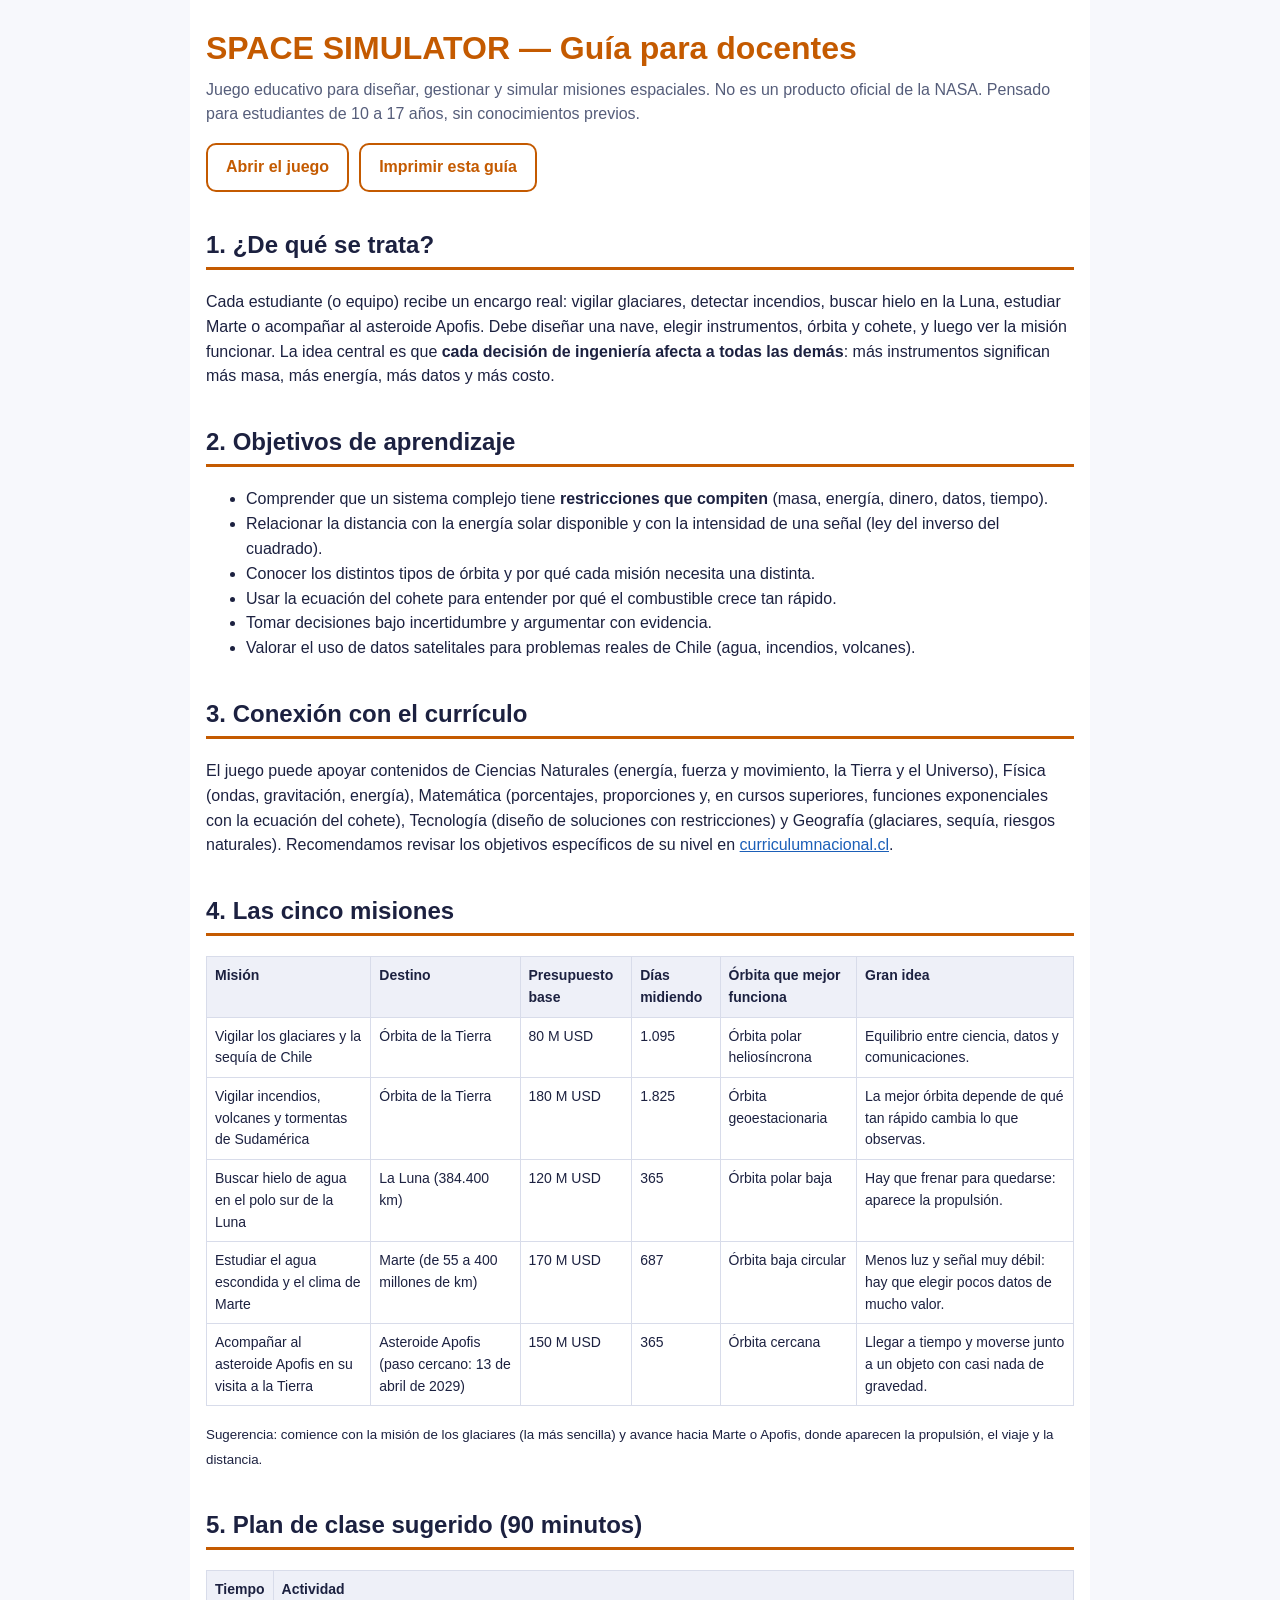
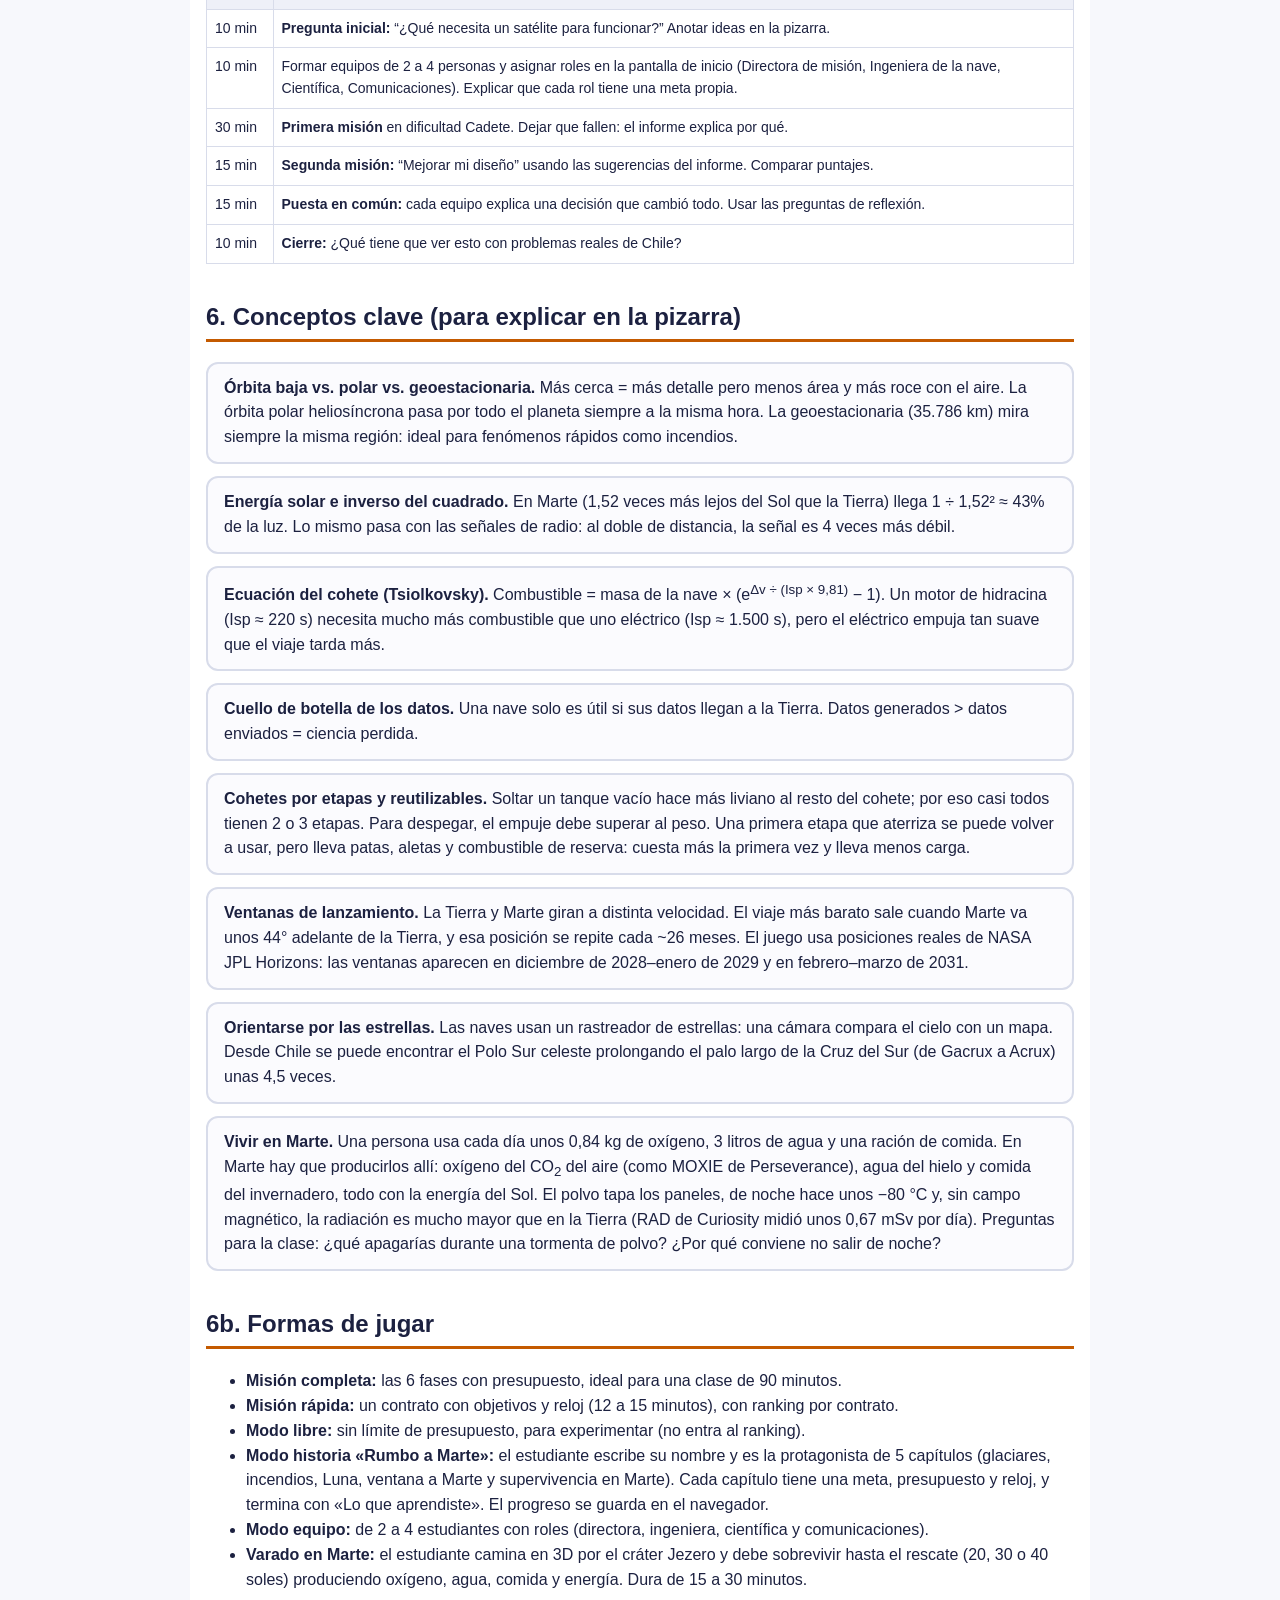
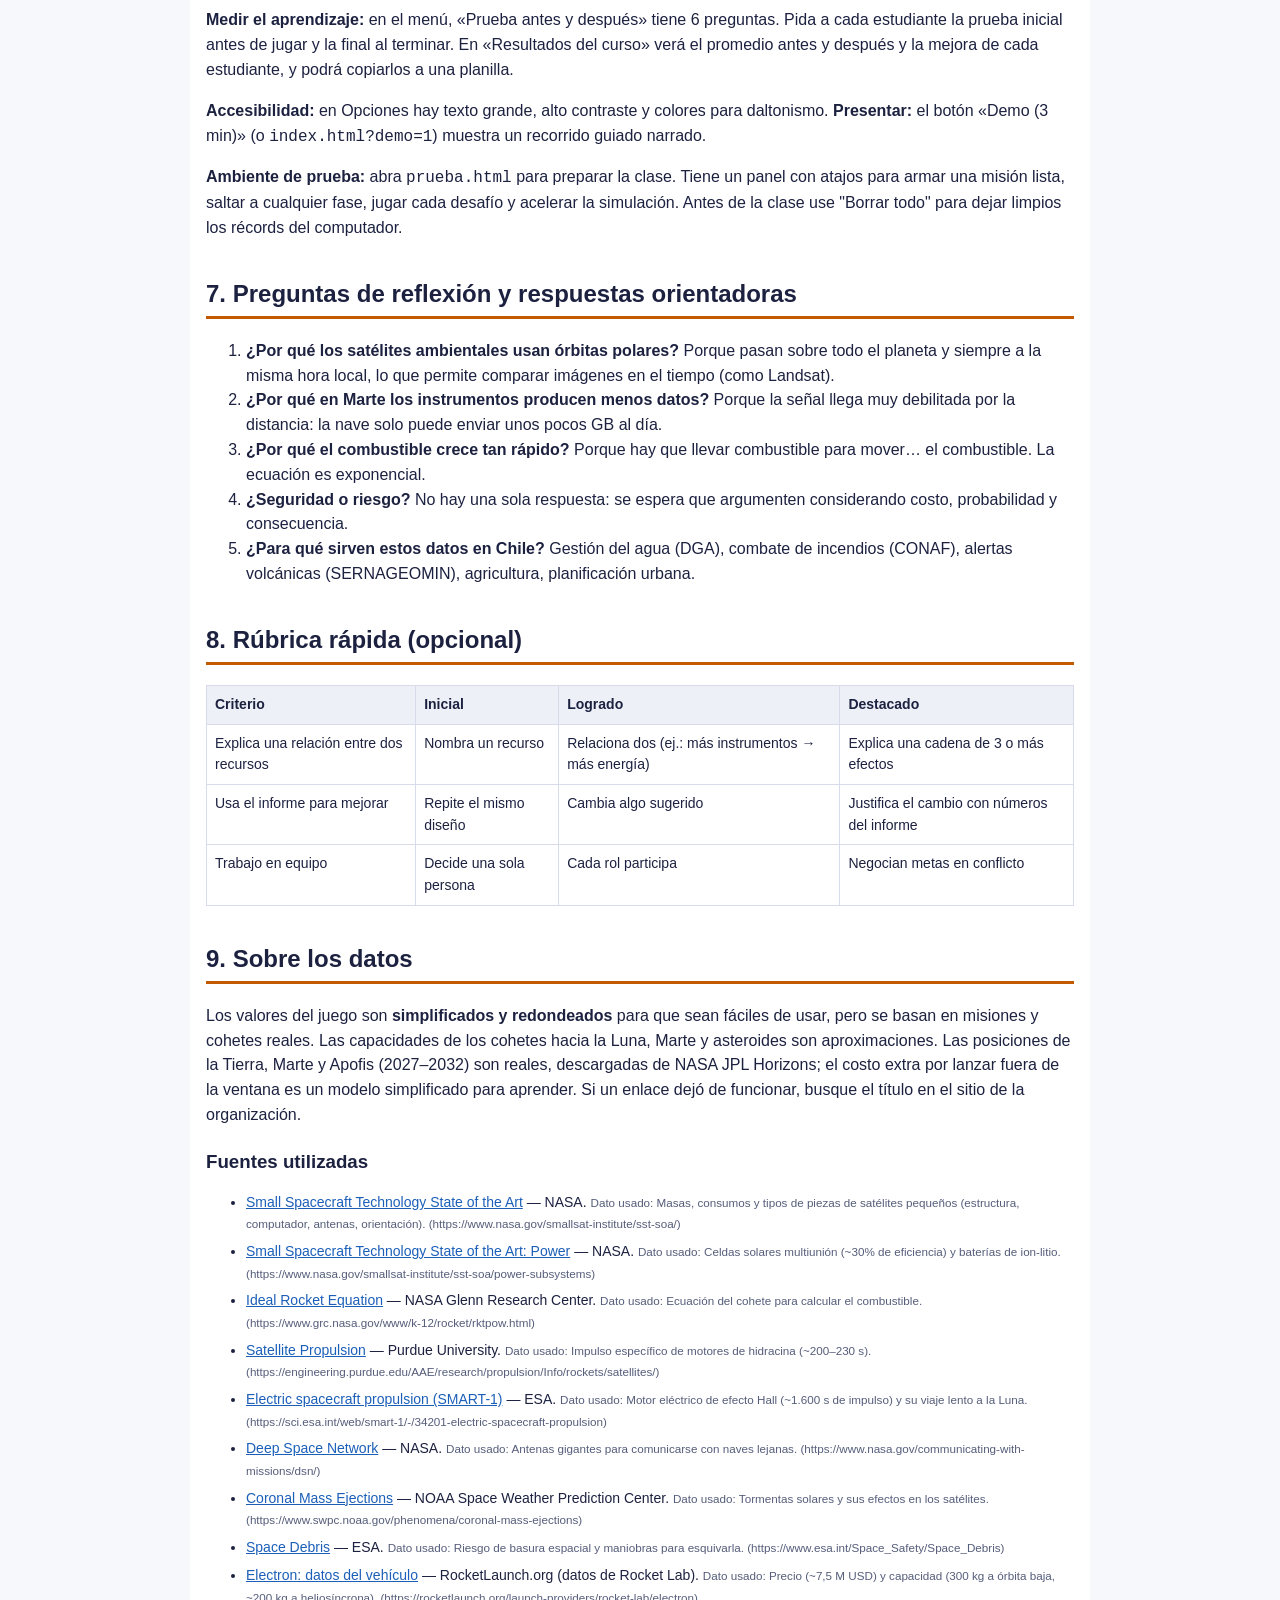
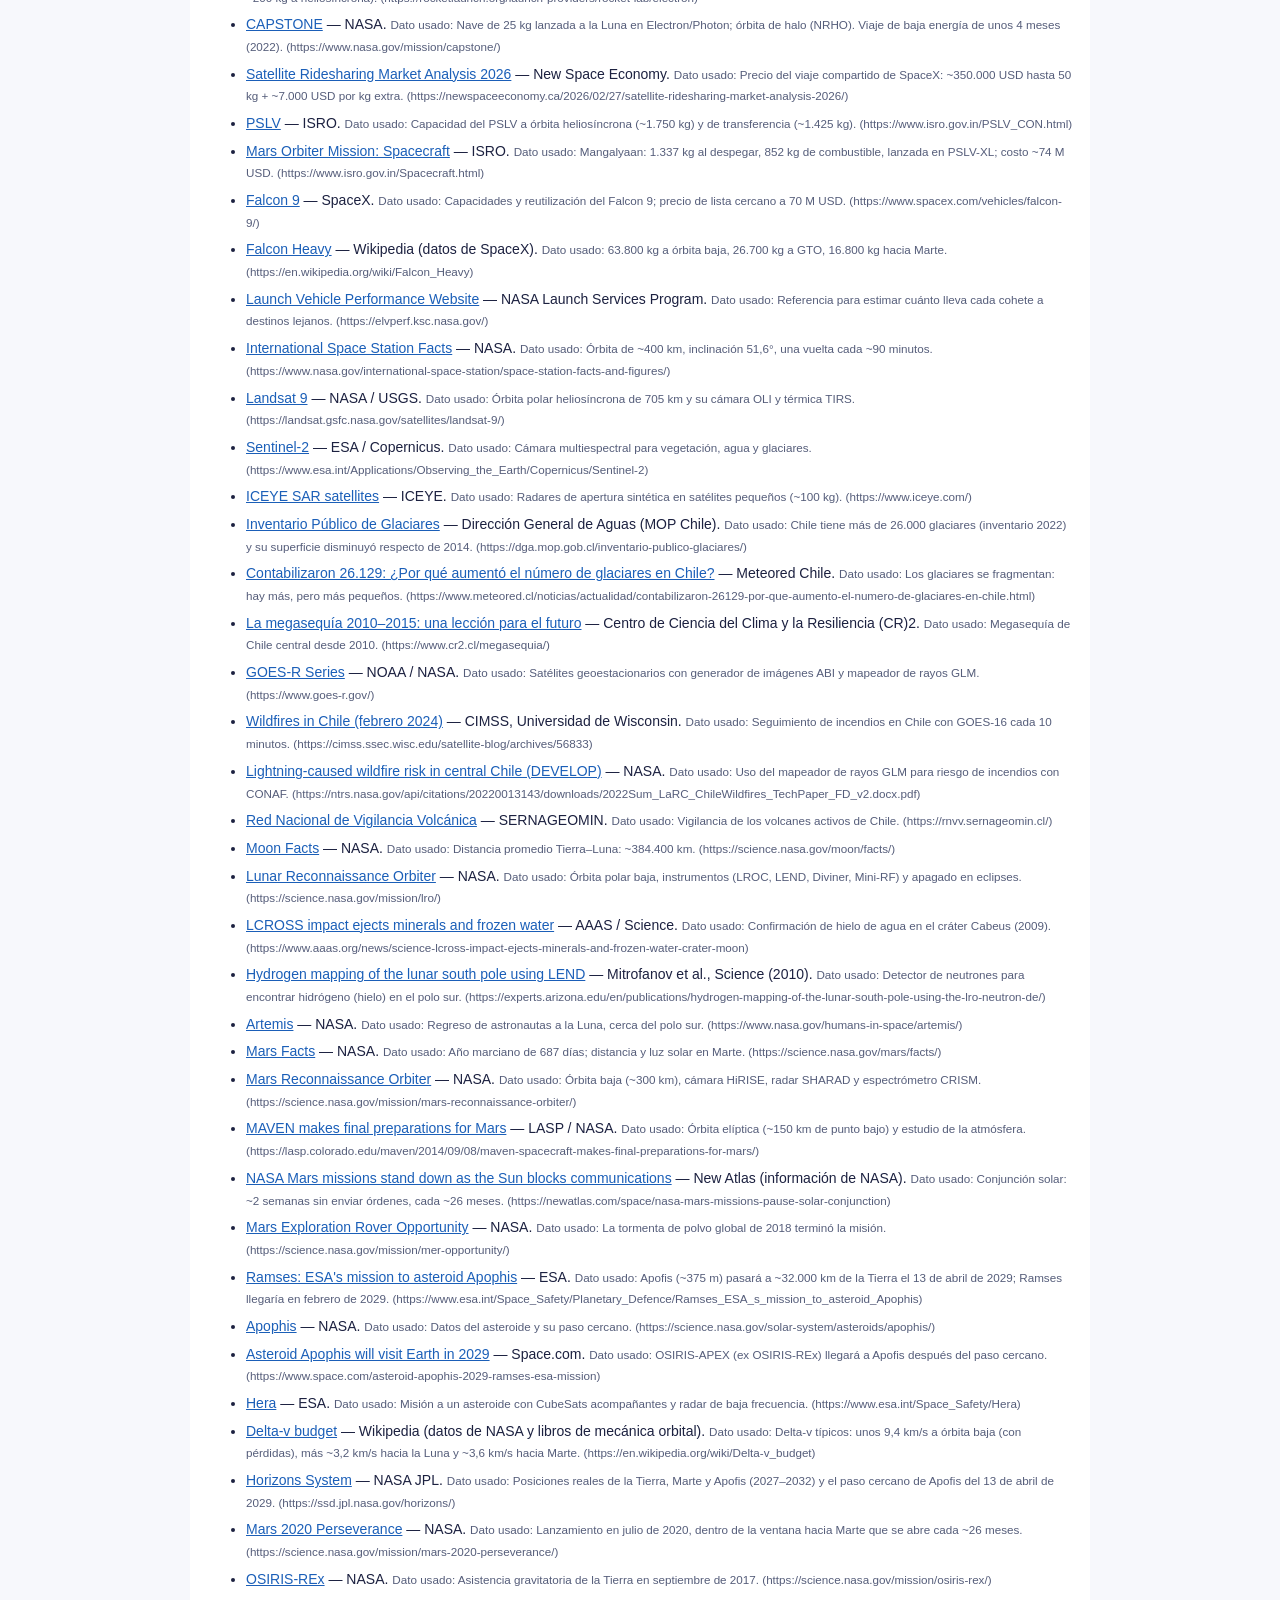
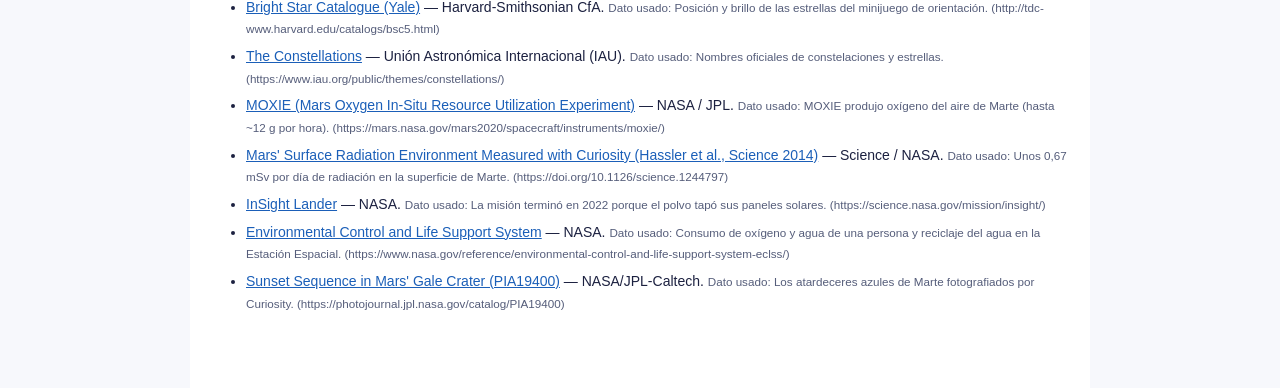
==== commit 675a3633: "Mejoras segun la rubrica: datos NASA, validez, impacto y demo - Relevancia: 156 incendios y erupcion" ====
--- a/guia-docente.html
+++ b/guia-docente.html
@@ -96,6 +96,8 @@
     <li><b>Modo equipo:</b> de 2 a 4 estudiantes con roles (directora, ingeniera, científica y comunicaciones).</li>
     <li><b>Varado en Marte:</b> el estudiante camina en 3D por el cráter Jezero y debe sobrevivir hasta el rescate (20, 30 o 40 soles) produciendo oxígeno, agua, comida y energía. Dura de 15 a 30 minutos.</li>
   </ul>
+  <p><b>Medir el aprendizaje:</b> en el menú, «Prueba antes y después» tiene 6 preguntas. Pida a cada estudiante la prueba inicial antes de jugar y la final al terminar. En «Resultados del curso» verá el promedio antes y después y la mejora de cada estudiante, y podrá copiarlos a una planilla.</p>
+  <p><b>Accesibilidad:</b> en Opciones hay texto grande, alto contraste y colores para daltonismo. <b>Presentar:</b> el botón «Demo (3 min)» (o <code>index.html?demo=1</code>) muestra un recorrido guiado narrado.</p>
   <p><b>Ambiente de prueba:</b> abra <code>prueba.html</code> para preparar la clase. Tiene un panel con atajos para armar una misión lista, saltar a cualquier fase, jugar cada desafío y acelerar la simulación. Antes de la clase use "Borrar todo" para dejar limpios los récords del computador.</p>
 
   <h2>7. Preguntas de reflexión y respuestas orientadoras</h2>
